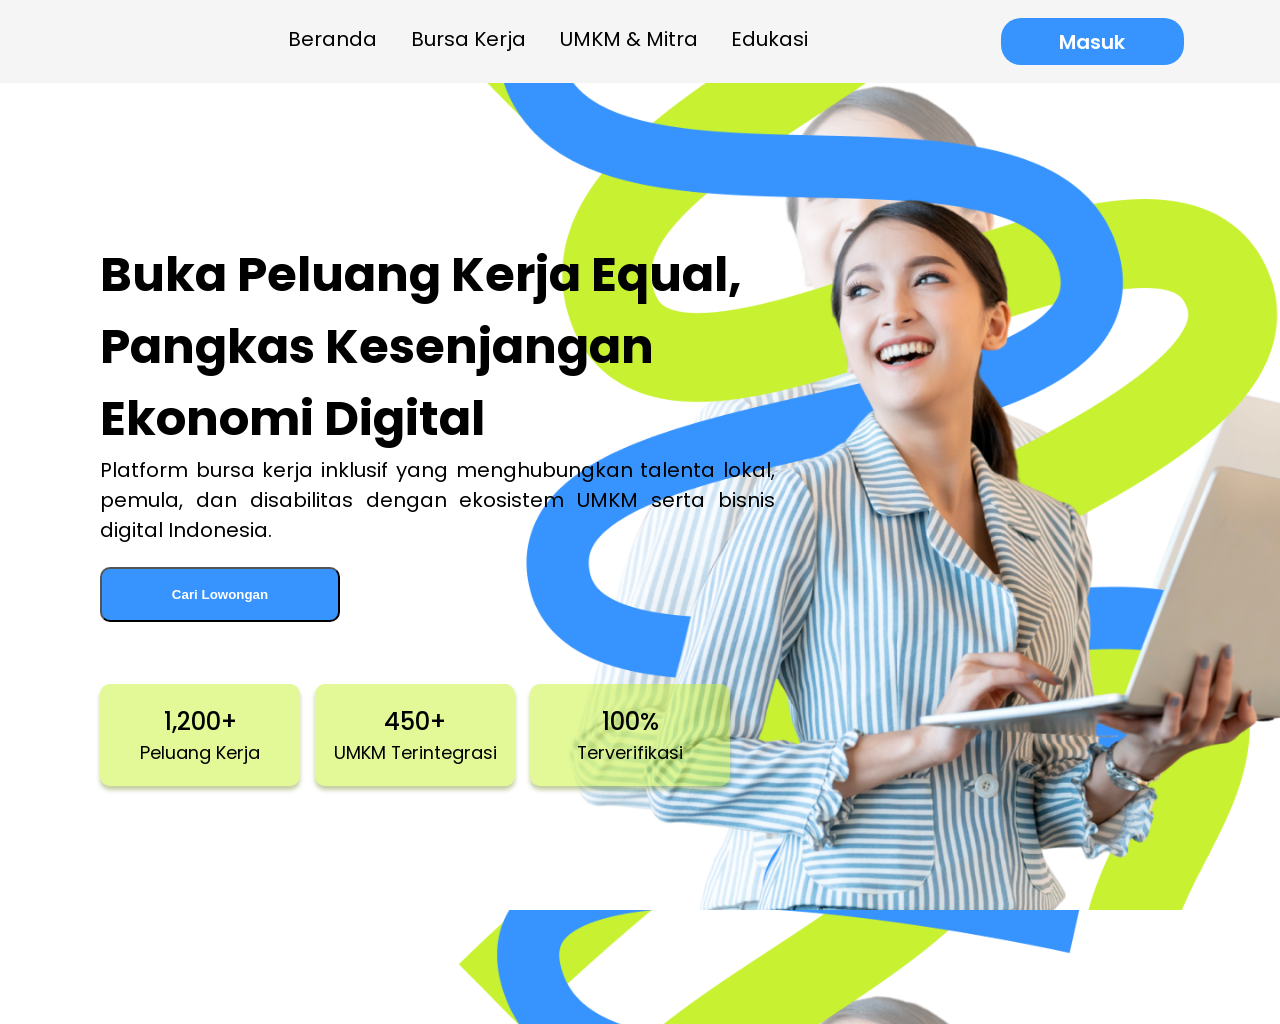
==== index.html @ 58b62720 "navbar and hero section" ====
<!DOCTYPE html>
<html lang="en">
<head>
    <meta charset="UTF-8">
    <meta name="viewport" content="width=device-width, initial-scale=1.0">
    <title>Document</title>
    <link rel="stylesheet" href="style.css">
</head>
<body>
    <nav class="navbar">
        <img src="" alt="">
        <div class="navbar-nav">
            <a href="#hero">Beranda</a>
            <a href="">Bursa Kerja</a>
            <a href="">UMKM & Mitra</a>
            <a href="">Edukasi</a>
        </div>
        <p>Masuk</p>
    </nav>

    <section id="hero">
        <div class="hero-title">
            <h1>Buka Peluang Kerja Equal, Pangkas Kesenjangan Ekonomi Digital</h1>
            <p>Platform bursa kerja inklusif yang menghubungkan talenta lokal, pemula, dan disabilitas dengan ekosistem UMKM serta bisnis digital Indonesia.</p>
        </div>
        <button>Cari Lowongan</button>
        <div class="hero-cards">
            <div class="card">
                <h3>1,200+</h3>
                <p>Peluang Kerja</p>
            </div>
            <div class="card">
                <h3>450+</h3>
                <p>UMKM Terintegrasi</p>
            </div>
            <div class="card">
                <h3>100%</h3>
                <p>Terverifikasi</p>
            </div>
        </div>
    </section>

    
</body>
</html>
---- style.css ----
@font-face {
  font-family: 'Poppins';
  src: url('fonts/Poppins-Regular.ttf') format('truetype');
  font-weight: 400;
  font-style: normal;
  font-display: swap;
}

@font-face {
  font-family: 'Poppins';
  src: url('fonts/Poppins-Medium.ttf') format('truetype');
  font-weight: 500;
  font-style: normal;
  font-display: swap;
}

@font-face {
  font-family: 'Poppins';
  src: url('fonts/Poppins-SemiBold.ttf') format('truetype');
  font-weight: 600;
  font-style: normal;
  font-display: swap;
}

@font-face {
  font-family: 'Poppins';
  src: url('fonts/Poppins-Bold.ttf') format('truetype');
  font-weight: 700;
  font-style: normal;
  font-display: swap;
}

:root {
    --putih: #F5F5F5;
    --biru: #3794FE;
    --hijau: #C8F131;
    --hitam: #343434;
}

* {
    padding: 0;
    margin: 0;
}

body {
    max-width: 100vw;
    font-family: 'Poppins', sans-serif;
}

/* navbar start */
.navbar {
    position: fixed;
    height: 83px;
    width: 100vw;
    background-color: var(--putih);
    display: flex;
    justify-content: space-around;
    align-items: center;
}

.navbar img {
    /*  */
}

.navbar-nav {
    width: 520px;
    display: flex;
    flex-direction: row;
    justify-content: space-between;
}

.navbar-nav a {
    text-decoration: none;
    color: black;
    font-size: 1.25rem;
}
.navbar-nav a:hover {
    font-weight: 500;
}
.navbar-nav a:after {
    content: '';
    display: block;
    padding-bottom: 0.2rem;
    border-bottom: 0.12rem solid var(--hijau);
    transform: scaleX(0);
    transition: 0.2s linear;
}
.navbar-nav a:hover::after {
    transform: scaleX(0.5);
}

.navbar p {
    width: 183px;
    height: 47px;
    display: flex;
    justify-content: center;
    align-items: center;
    border-radius: 20px;
    background-color: var(--biru);
    color: white;
    font-size: 1.25rem;
    font-weight: 600;
    cursor: pointer;
}
/* navbar end */

/* hero start */
#hero {
    height: 1024px;
    background-image: url('./assets/hero-bg.png');
    background-size: contain;
    display: flex;
    flex-direction: column;
    justify-content: center;
}

.hero-title {
    width: 675px;
    display: flex;
    flex-direction: column;
    margin-left: 100px;
}
.hero-title h1 {
    font-size: 3rem;
    font-weight: 700;
}
.hero-title p {
    font-size: 1.25rem;
    text-align: justify;
}

#hero button {
    width: 240px;
    height: 55px;
    display: flex;
    justify-content: center;
    align-items: center;
    background-color: var(--biru);
    border-radius: 10px;
    color: white;
    font-weight: 600;
    margin: 22px 0 62px 100px;
}

.hero-cards {
    display: flex;
    flex-direction: row;
    gap: 15px;
    margin-left: 100px;
}

.card {
    width: 200px;
    height: 102px;
    display: flex;
    flex-direction: column;
    justify-content: center;
    align-items: center;
    background-color: rgba(200, 241, 49, 0.5);
    border-radius: 10px;
    box-shadow: 0 4px 4px rgba(104, 128, 19, 0.4);
}
.card h3 {
    font-size: 1.5rem;
    font-weight: 500;
}
.card p {
    font-size: 1.12rem;
}
/* hero end */
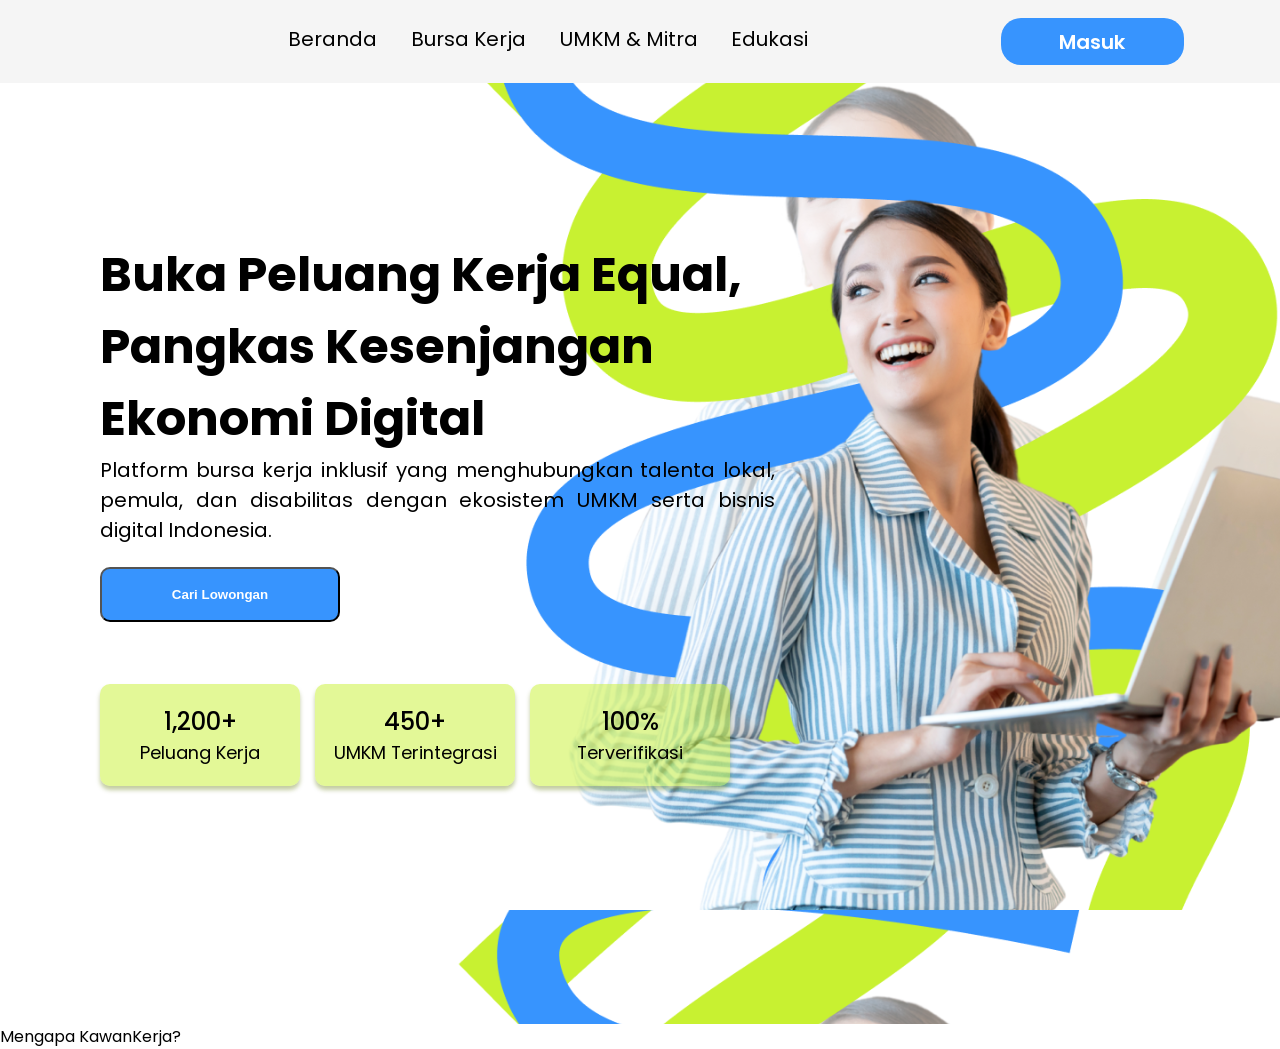
==== commit a22be431: "add launch configuration for debugging and update index.html with 'Mengapa KawanKerja?' section" ====
--- a/index.html
+++ b/index.html
@@ -40,6 +40,15 @@
         </div>
     </section>
 
-    
+    <section id="why-kk?">
+        <span class="kk-bage">
+            Mengapa KawanKerja?
+        </span>
+    <div class="kk-cards">
+        <div class="kk-card">
+        </div>
+    </div>
+    </section>
+
 </body>
 </html>
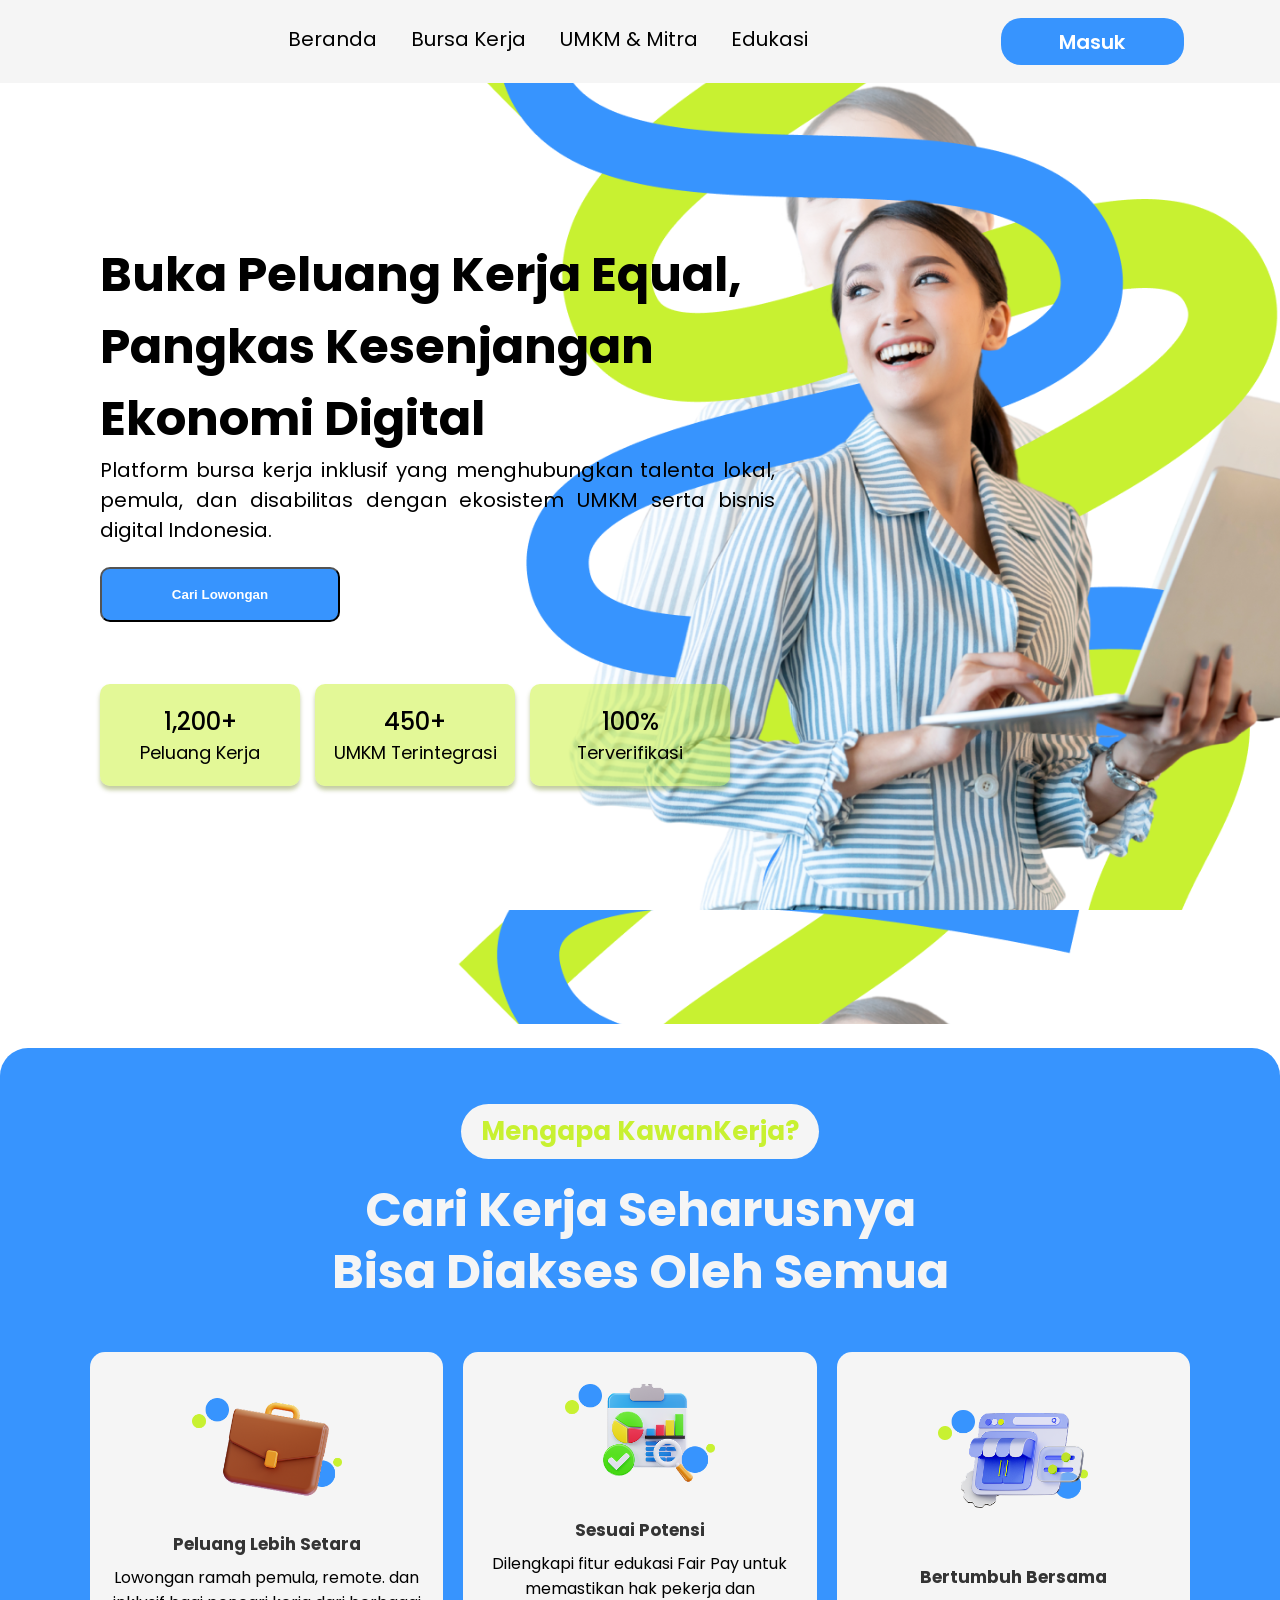
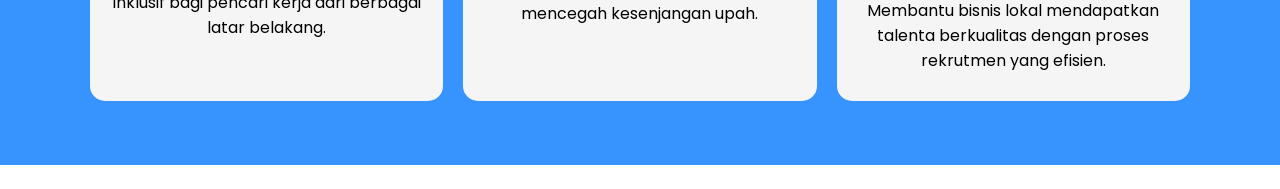
==== commit d70d4cd0: "update hari ini" ====
--- a/index.html
+++ b/index.html
@@ -40,15 +40,37 @@
         </div>
     </section>
 
-    <section id="why-kk?">
-        <span class="kk-bage">
-            Mengapa KawanKerja?
-        </span>
+    <section class="kk-section kk-why">
+        <span class="kk-badge">Mengapa KawanKerja?</span>
+        <h2>Cari Kerja Seharusnya Bisa Diakses Oleh Semua</h2>
     <div class="kk-cards">
         <div class="kk-card">
+            <div class="kk-card__icon-wrap">
+                <img src="assets/Tas.png" alt="Ikon Tas">
+            </div>
+            <h3>Peluang Lebih Setara</h3>
+            <p>Lowongan ramah pemula, remote. dan inklusif bagi pencari kerja dari berbagai latar belakang.</p>
+        </div>
+
+        <div class="kk-card">
+            <div class="kk-card__icon-wrap">
+                <img src="assets/potensi.png" alt="Ikon potensi">
+            </div>
+            <h3>Sesuai Potensi</h3>
+            <p>Dilengkapi fitur edukasi Fair Pay untuk memastikan hak pekerja dan mencegah kesenjangan upah.</p>
+        </div>
+        
+        
+        <div class="kk-card">
+            <div class="kk-card__icon-wrap">
+                <img src="assets/bertumbuh.png" alt="Ikon bertumbuh">
+            </div>
+            <h3>Bertumbuh Bersama</h3>
+            <p>Membantu bisnis lokal mendapatkan talenta berkualitas dengan proses rekrutmen yang efisien.</p>
         </div>
     </div>
     </section>
 
+    
 </body>
 </html>
--- a/style.css
+++ b/style.css
@@ -167,4 +167,94 @@
 .card p {
     font-size: 1.12rem;
 }
-/* hero end */+/* hero end */
+
+.kk-section *{
+    box-sizing:border-box;
+}
+
+.kk-section {
+    font-family: 'Poppins', system-ui , sans-serif;
+}
+
+.kk-why {
+background-color: var(--biru);
+border-radius: 28px 28px 0 0;
+max-width: 1140px;
+margin-top: 24px;
+margin-bottom: 24px;
+margin-left: auto;
+margin-right:auto;
+padding-top: 56px;
+padding-bottom: 64px;
+padding-left: 90px;
+padding-right: 90px;
+text-align: center;
+}
+
+.kk-badge {
+    display:inline-block;
+    background-color: var(--putih);
+    color: var(--hijau);
+    font-weight: 700;
+    font-size: 1.625rem;
+    padding-top: 8px;
+    padding-bottom: 8px;
+    padding-left: 20px;
+    padding-right: 20px;
+    border-radius: 999px;
+    margin-bottom: 20px;
+}
+
+.kk-why h2 {
+    color: var(--putih);
+    font-size: 3rem;
+    line-height: 1.3;
+    font-weight: 700;
+    max-width: 620px;
+    margin-top: 0;
+    margin-bottom: 48px;
+    margin-left: auto;
+    margin-right: auto;
+}
+
+.kk-cards {
+    display: grid;
+    grid-template-columns: 1fr 1fr 1fr;
+    gap: 20px;
+}
+
+.kk-card {
+    background-color: var(--putih);
+    border-radius: 15px;
+    padding-top: 32px;
+    padding-right: 20px;
+    padding-bottom: 28px;
+    padding-left: 20px;
+    text-align: center;
+}
+
+.kk-card__icon-wrap {
+    margin-bottom: 20px;
+}
+
+.kk-card__icon-wrap img{
+    width: 150px;
+    height: auto;
+}
+
+.kk-card h3 {
+    color: var(--hitam);
+    font-size: 1.0652rem;
+    font-weight:700;
+    margin-top: 0;
+    margin-bottom: 8px
+}
+git push
+.kk-card p {
+    font-size: 0.875rem;
+    line-height: 1.6;
+    color: var(--hitam);
+    margin: 0;
+}
+
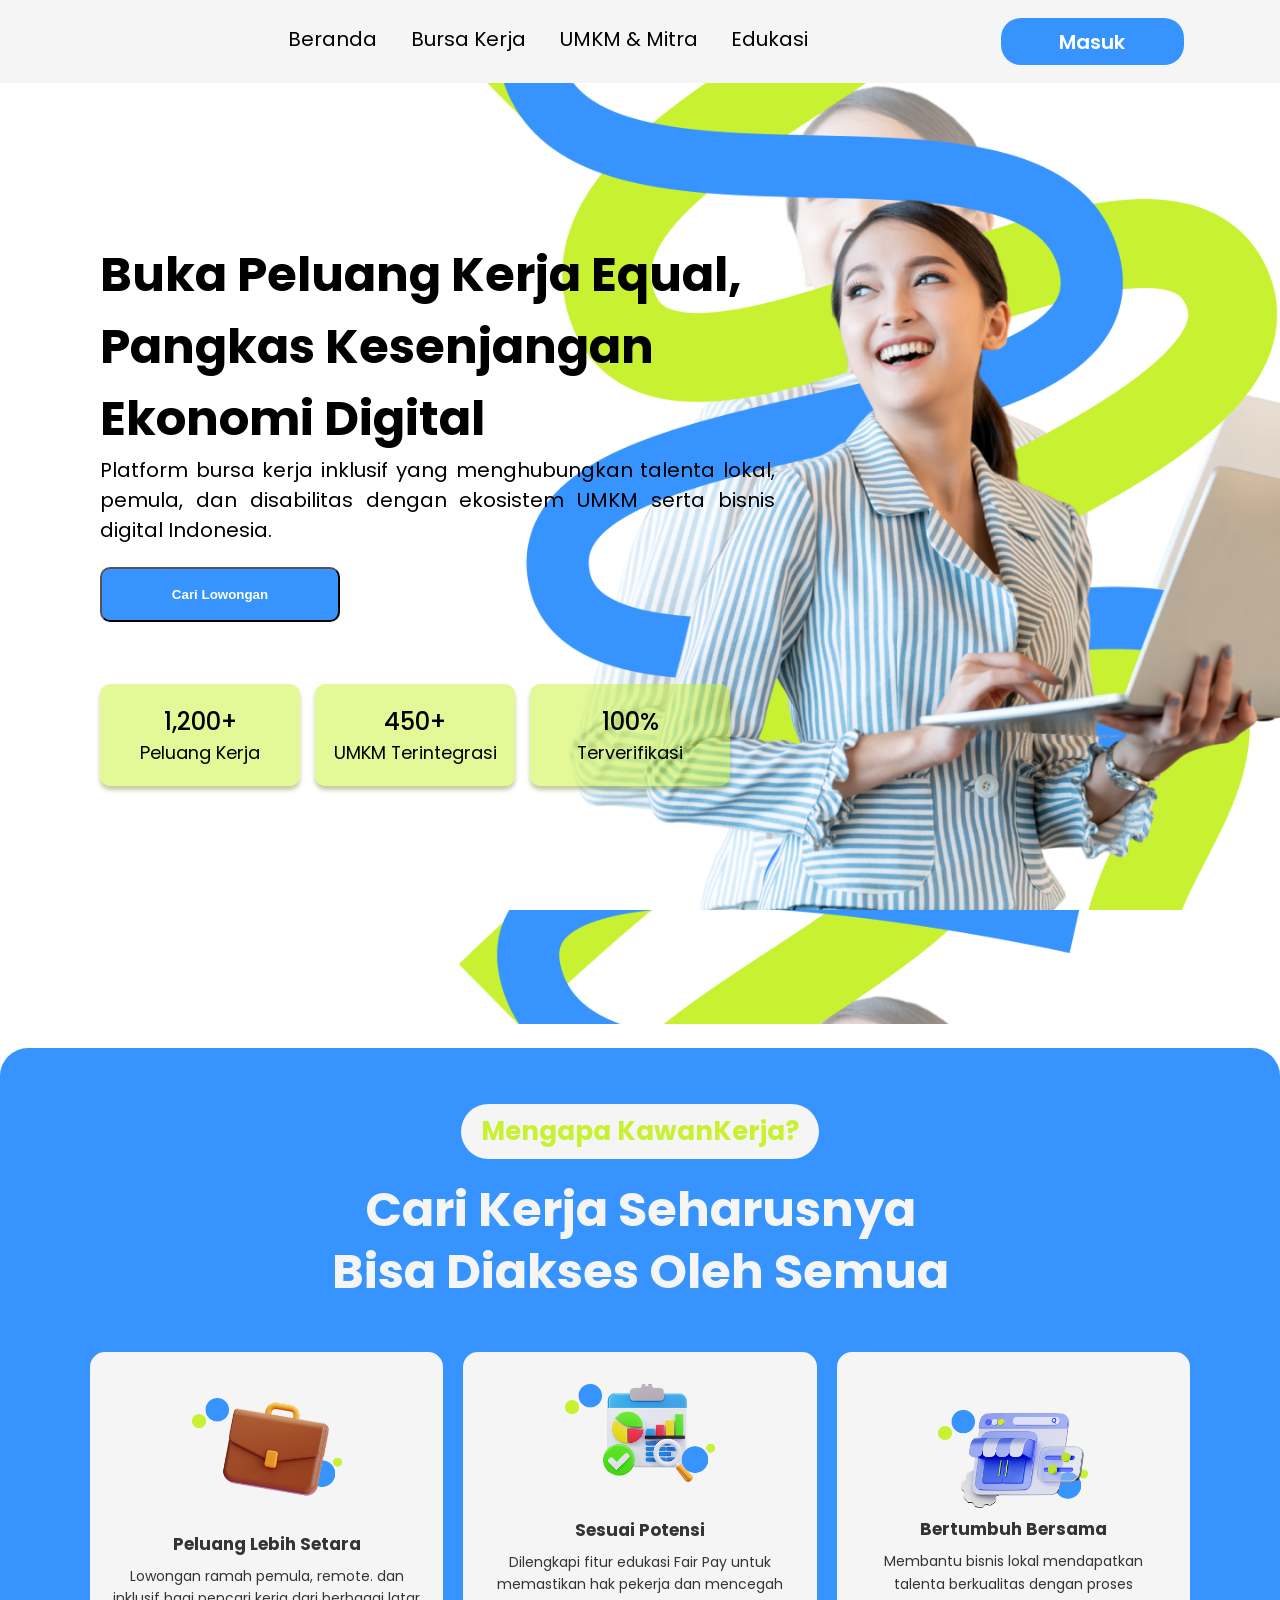
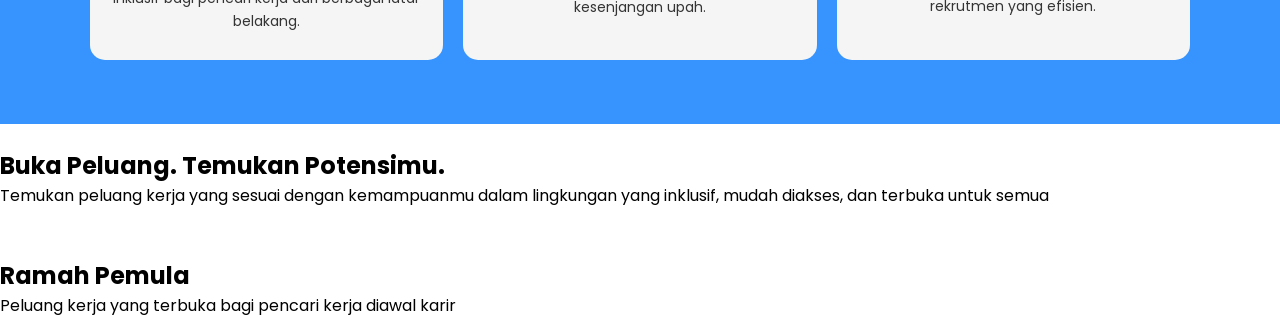
==== commit 1fe4f0c4: "dikit-dikit" ====
--- a/index.html
+++ b/index.html
@@ -71,6 +71,27 @@
     </div>
     </section>
 
+    <section class="kk-section kk-explore">
+     <div class="explore__head">
+        <h2>Buka Peluang. Temukan Potensimu.</h2>
+        <p>Temukan peluang kerja yang sesuai dengan kemampuanmu dalam lingkungan yang inklusif, mudah diakses, dan terbuka untuk semua</p>
+     </div> 
+     <div class="kk-explore__grid">
+        <div class="explore__photo">
+            <img src="" alt="">
+        </div>
+        <ul class="kk-list">
+            <li class="kk-list__item kk-list item--active">
+                <span class="kk-lis__icon"><img src="" alt=""></span>
+                <div>
+                    <h2>Ramah Pemula</h2>
+                    <p>Peluang kerja yang terbuka bagi pencari kerja diawal karir</p>
+                </div>
+            </li>
+        </ul>
+     </div>
+    </section>
+
     
 </body>
 </html>
--- a/style.css
+++ b/style.css
@@ -178,18 +178,18 @@
 }
 
 .kk-why {
-background-color: var(--biru);
-border-radius: 28px 28px 0 0;
-max-width: 1140px;
-margin-top: 24px;
-margin-bottom: 24px;
-margin-left: auto;
-margin-right:auto;
-padding-top: 56px;
-padding-bottom: 64px;
-padding-left: 90px;
-padding-right: 90px;
-text-align: center;
+    background-color: var(--biru);
+    border-radius: 28px 28px 0 0;
+    max-width: 1140px;
+    margin-top: 24px;
+    margin-bottom: 24px;
+    margin-left: auto;
+    margin-right:auto;
+    padding-top: 56px;
+    padding-bottom: 64px;
+    padding-left: 90px;
+    padding-right: 90px;
+    text-align: center;
 }
 
 .kk-badge {
@@ -250,7 +250,7 @@
     margin-top: 0;
     margin-bottom: 8px
 }
-git push
+
 .kk-card p {
     font-size: 0.875rem;
     line-height: 1.6;
@@ -258,3 +258,6 @@
     margin: 0;
 }
 
+.kk-card:last-child h3 {
+    margin-top: -3rem;
+}
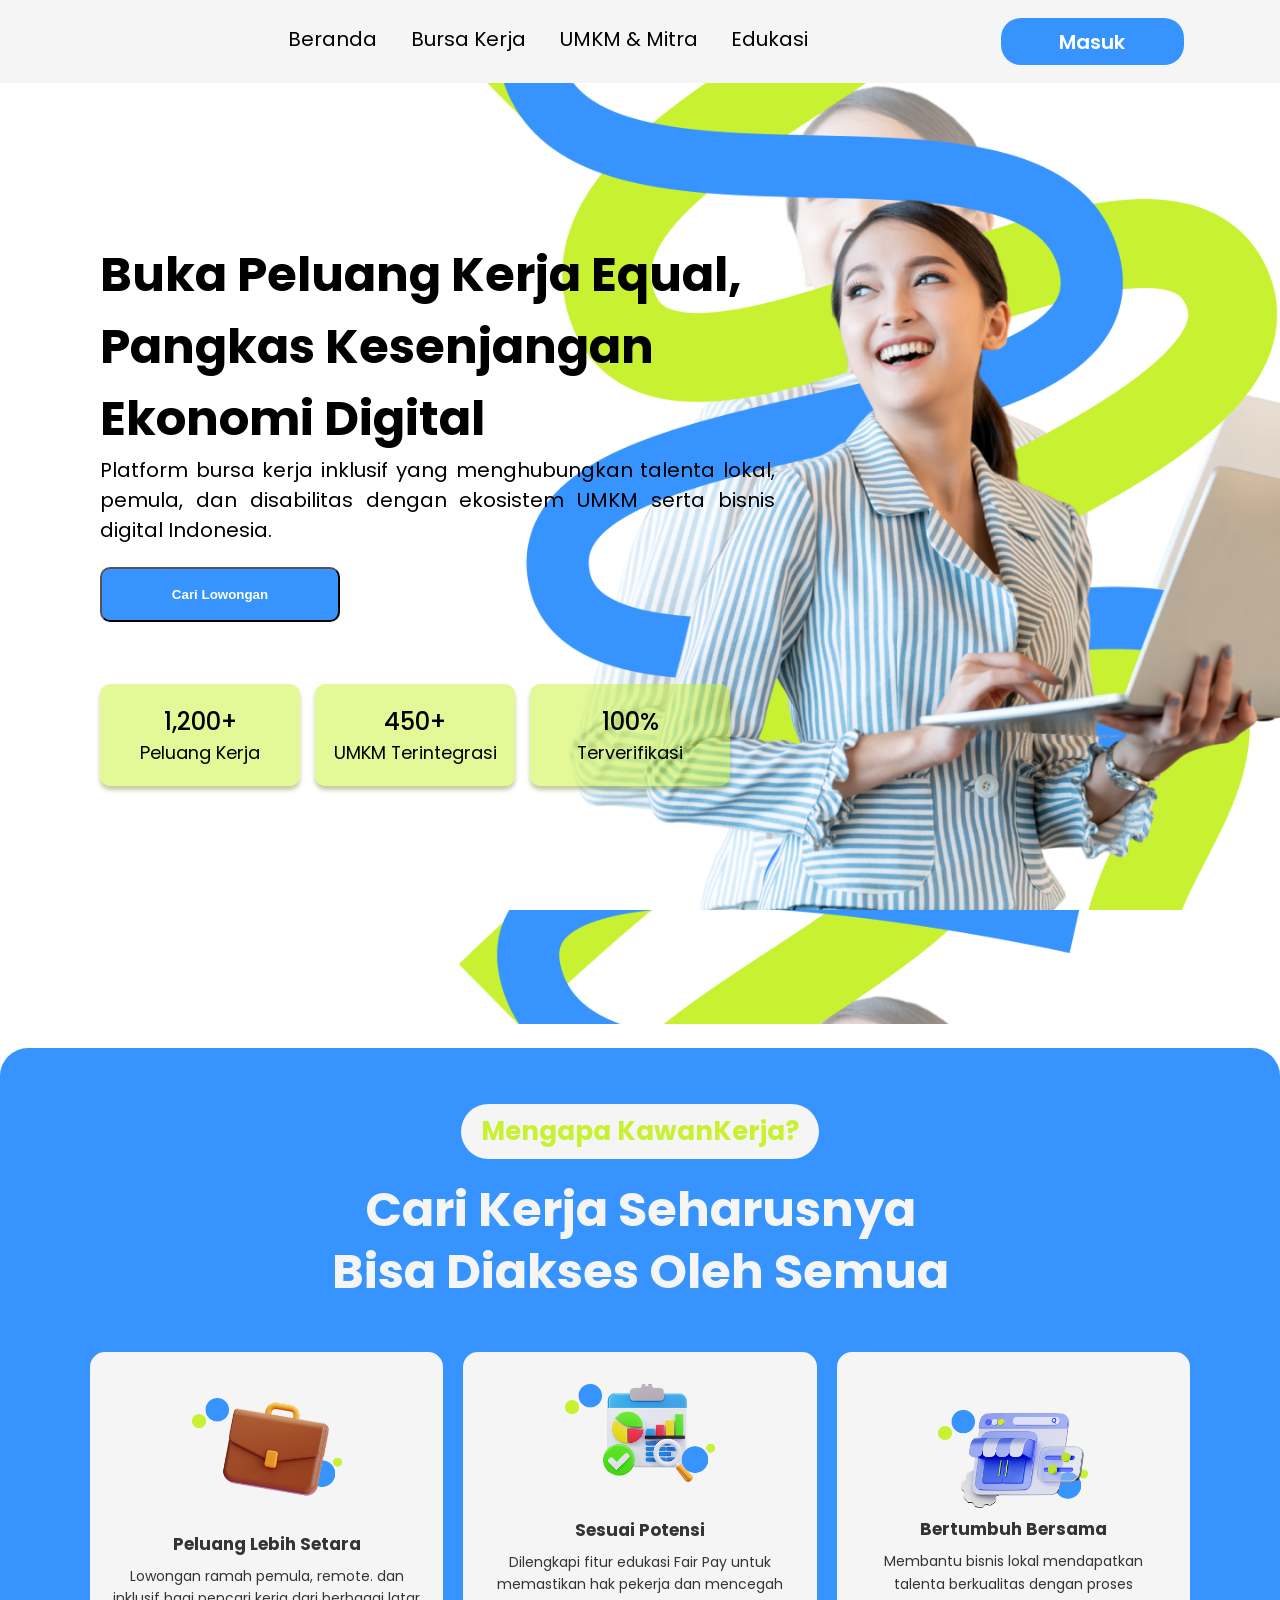
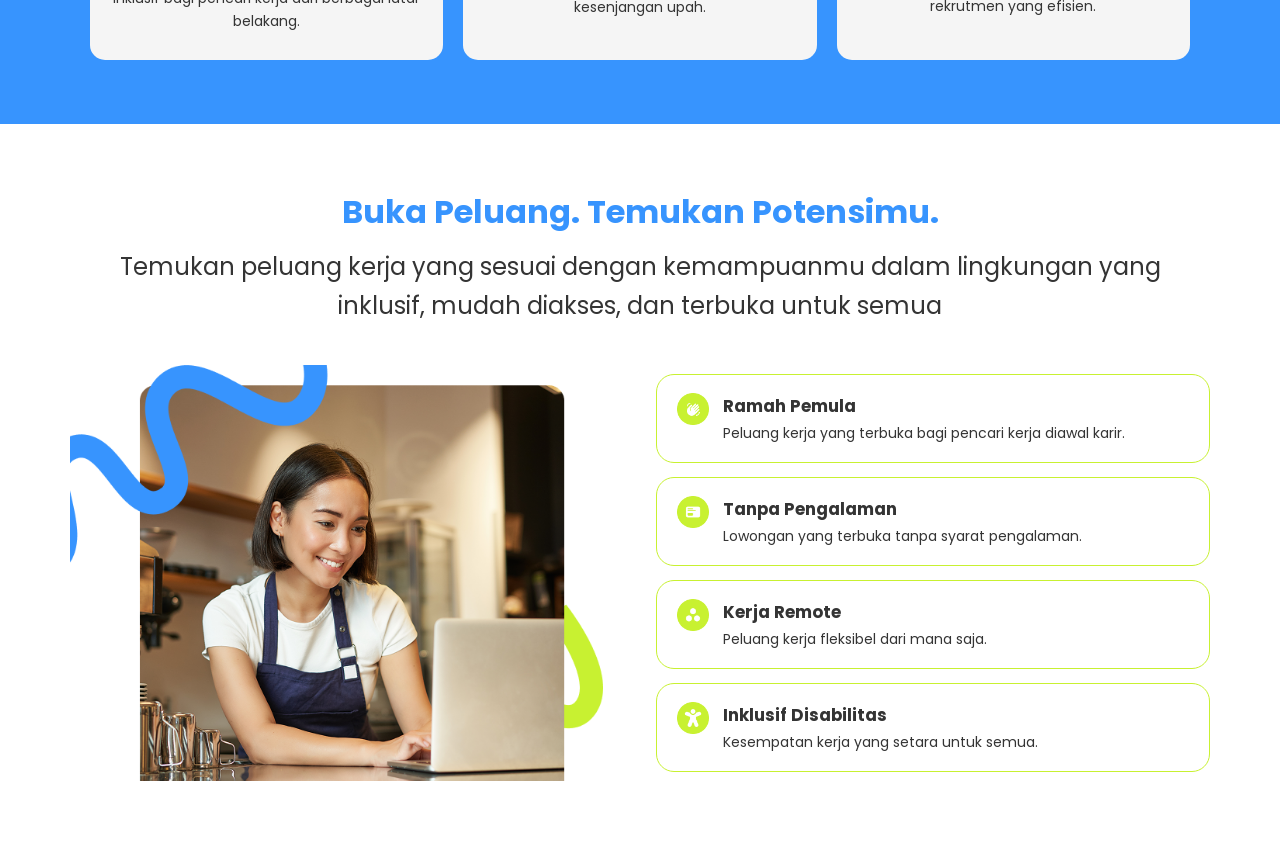
==== commit f985f085: "tidur" ====
--- a/index.html
+++ b/index.html
@@ -78,14 +78,35 @@
      </div> 
      <div class="kk-explore__grid">
         <div class="explore__photo">
-            <img src="" alt="">
+            <img src="assets/Peluang.png" alt="buka peluang">
         </div>
         <ul class="kk-list">
-            <li class="kk-list__item kk-list item--active">
-                <span class="kk-lis__icon"><img src="" alt=""></span>
+            <li class="kk-list__item kk-list__item--active">
+                <span class="kk-list__icon"><img src="assets/ramah.png" alt="ramah"></span>
                 <div>
-                    <h2>Ramah Pemula</h2>
-                    <p>Peluang kerja yang terbuka bagi pencari kerja diawal karir</p>
+                    <h4>Ramah Pemula</h4>
+                    <p>Peluang kerja yang terbuka bagi pencari kerja diawal karir.</p>
+                </div>
+            </li>
+            <li class="kk-list__item">
+                <span class="kk-list__icon"><img src="assets/Tanpa.png" alt="tanpa pengalaman"></span>
+                <div>
+                    <h4>Tanpa Pengalaman</h4>
+                    <p>Lowongan yang terbuka tanpa syarat pengalaman.</p>
+                </div>
+            </li>
+            <li class="kk-list__item">
+                <span class="kk-list__icon"><img src="assets/remote.png" alt="remote"></span>
+                <div>
+                    <h4>Kerja Remote</h4>
+                    <p>Peluang kerja fleksibel dari mana saja.</p>
+                </div>
+            </li>
+            <li class="kk-list__item">
+                <span class="kk-list__icon"><img src="assets/inklusif.png" alt="inklusif"></span>
+                <div>
+                    <h4>Inklusif Disabilitas</h4>
+                    <p>Kesempatan kerja yang setara untuk semua.</p>
                 </div>
             </li>
         </ul>
--- a/style.css
+++ b/style.css
@@ -261,3 +261,99 @@
 .kk-card:last-child h3 {
     margin-top: -3rem;
 }
+
+.kk-explore {
+    max-width: 1140px;
+    margin-top: 64px;
+    margin-bottom: 64px;
+    margin-left: auto;
+    margin-right: auto;
+    padding-left: 32px;
+    padding-right: 32px;
+}
+
+.explore__head {
+    text-align: center;
+    max-width: 1050px;
+    margin-top: 0;
+    margin-bottom: 40px;
+    margin-left: auto;
+    margin-right: auto;
+}
+
+.explore__head h2  {
+    color: #3794FE;
+    font-size: 2rem;
+    font-weight: 700;
+    margin-top: 0;
+    margin-bottom: 12px;
+}
+
+.explore__head p {
+    color: var(--hitam);
+    font-size: 1.5rem;
+    line-height: 1.6;
+    margin: 0;
+}
+
+.kk-explore__grid {
+    display: grid;
+    grid-template-columns: 1fr 1fr;
+    gap: 32px;
+    align-items: center;
+}
+
+.explore__photo img {
+    width: 100%;
+    height: auto;
+    border-radius: 28px;
+    display: block;
+    object-fit: cover;
+    aspect-ratio: 4/3;
+}
+
+.kk-list {
+    list-style: none;
+    margin: 0;
+    padding: 0; 
+    display: flex;
+    flex-direction: column;
+    gap: 14px;
+}
+
+.kk-list__item {
+    display: flex;
+    align-items: flex-start;
+    gap: 14px;
+    border: 1.5px solid var(--hijau);
+    border-radius: 18px;
+    padding-top: 18px;
+    padding-bottom: 18px;
+    padding-left: 20px;
+    padding-right: 20px;
+}
+
+.kk-list__icon {
+    width: 32px;
+    height: 32px;
+    flex-shrink: 0;
+}
+
+.kk-list__icon img {
+    width: 100%;
+    height: 100%;
+    display: block;
+}
+
+.kk-list__item h4{
+    margin-top: 0;
+    margin-bottom: 4px;
+    font-size: 1.05rem;
+    color: var(--hitam);
+}
+
+.kk-list__item p {
+    margin: 0;
+    font-size: 0.875rem;
+    color: var(--hitam);
+}
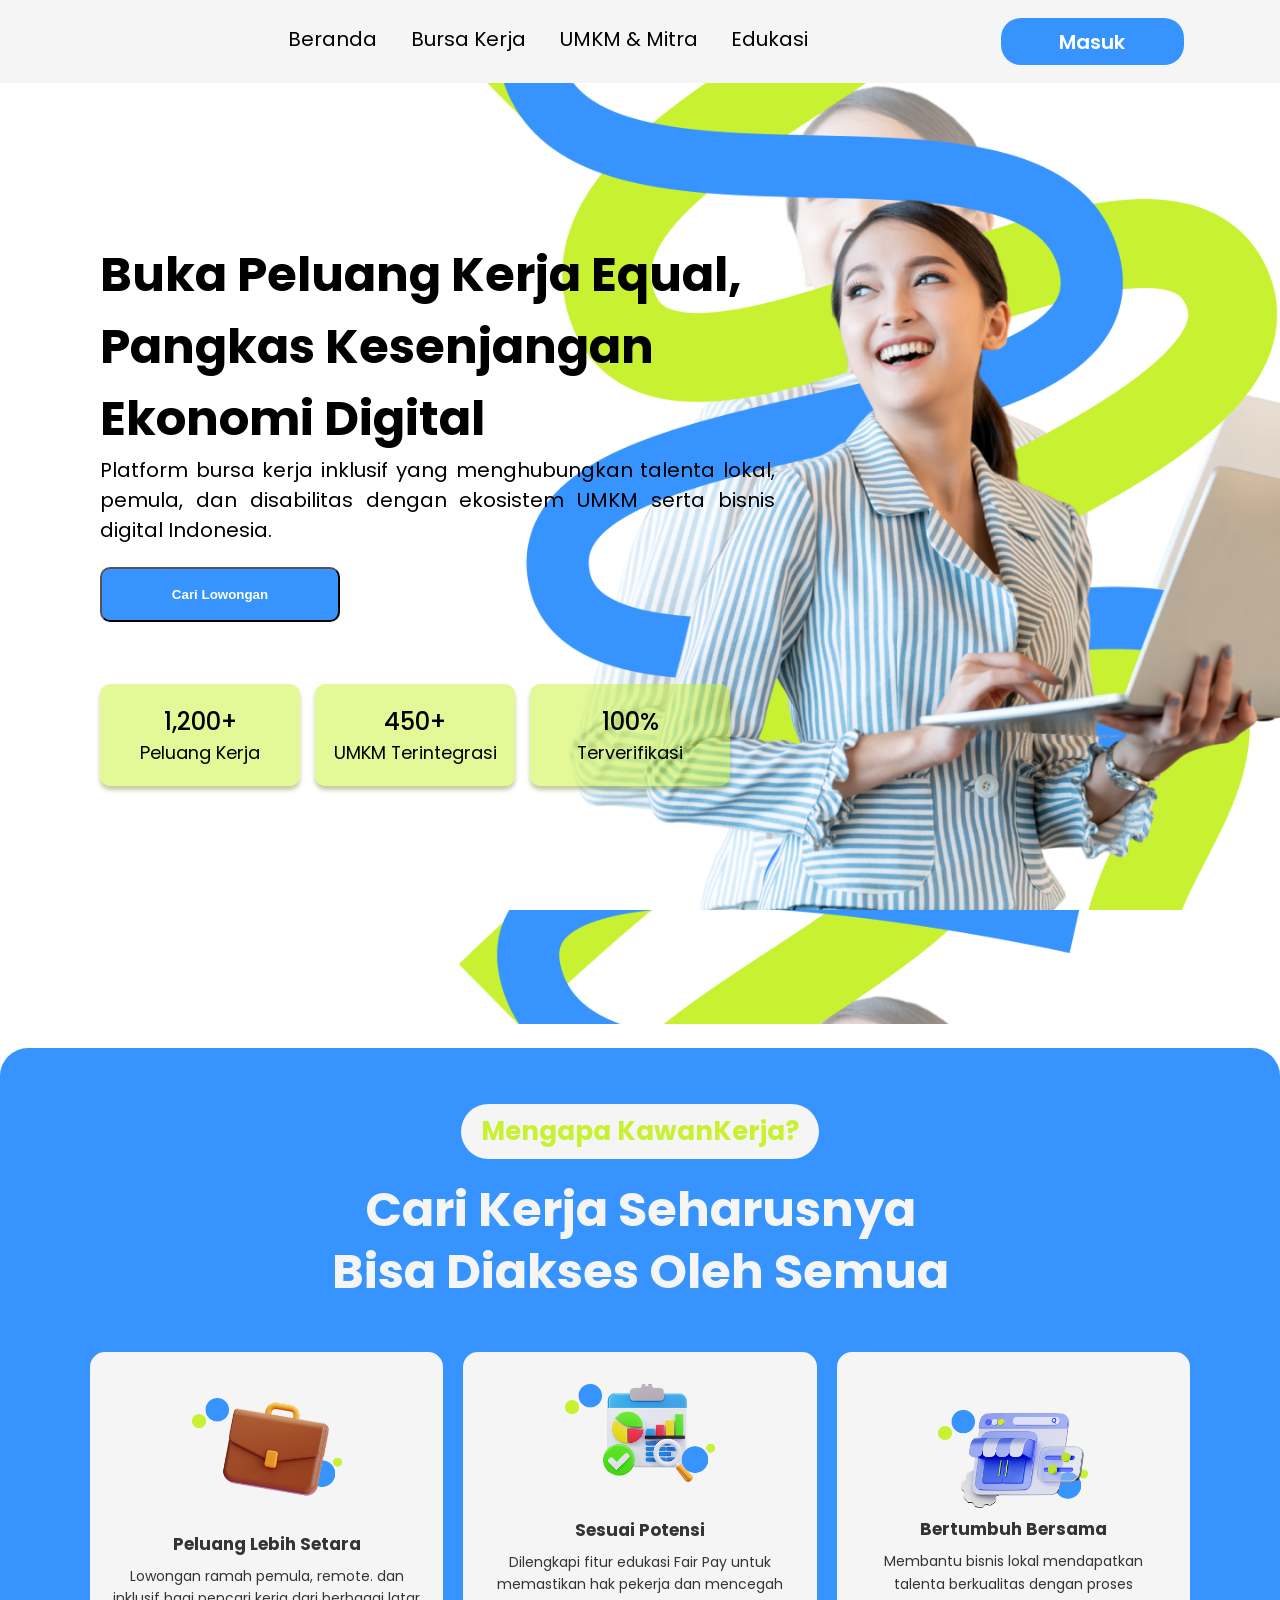
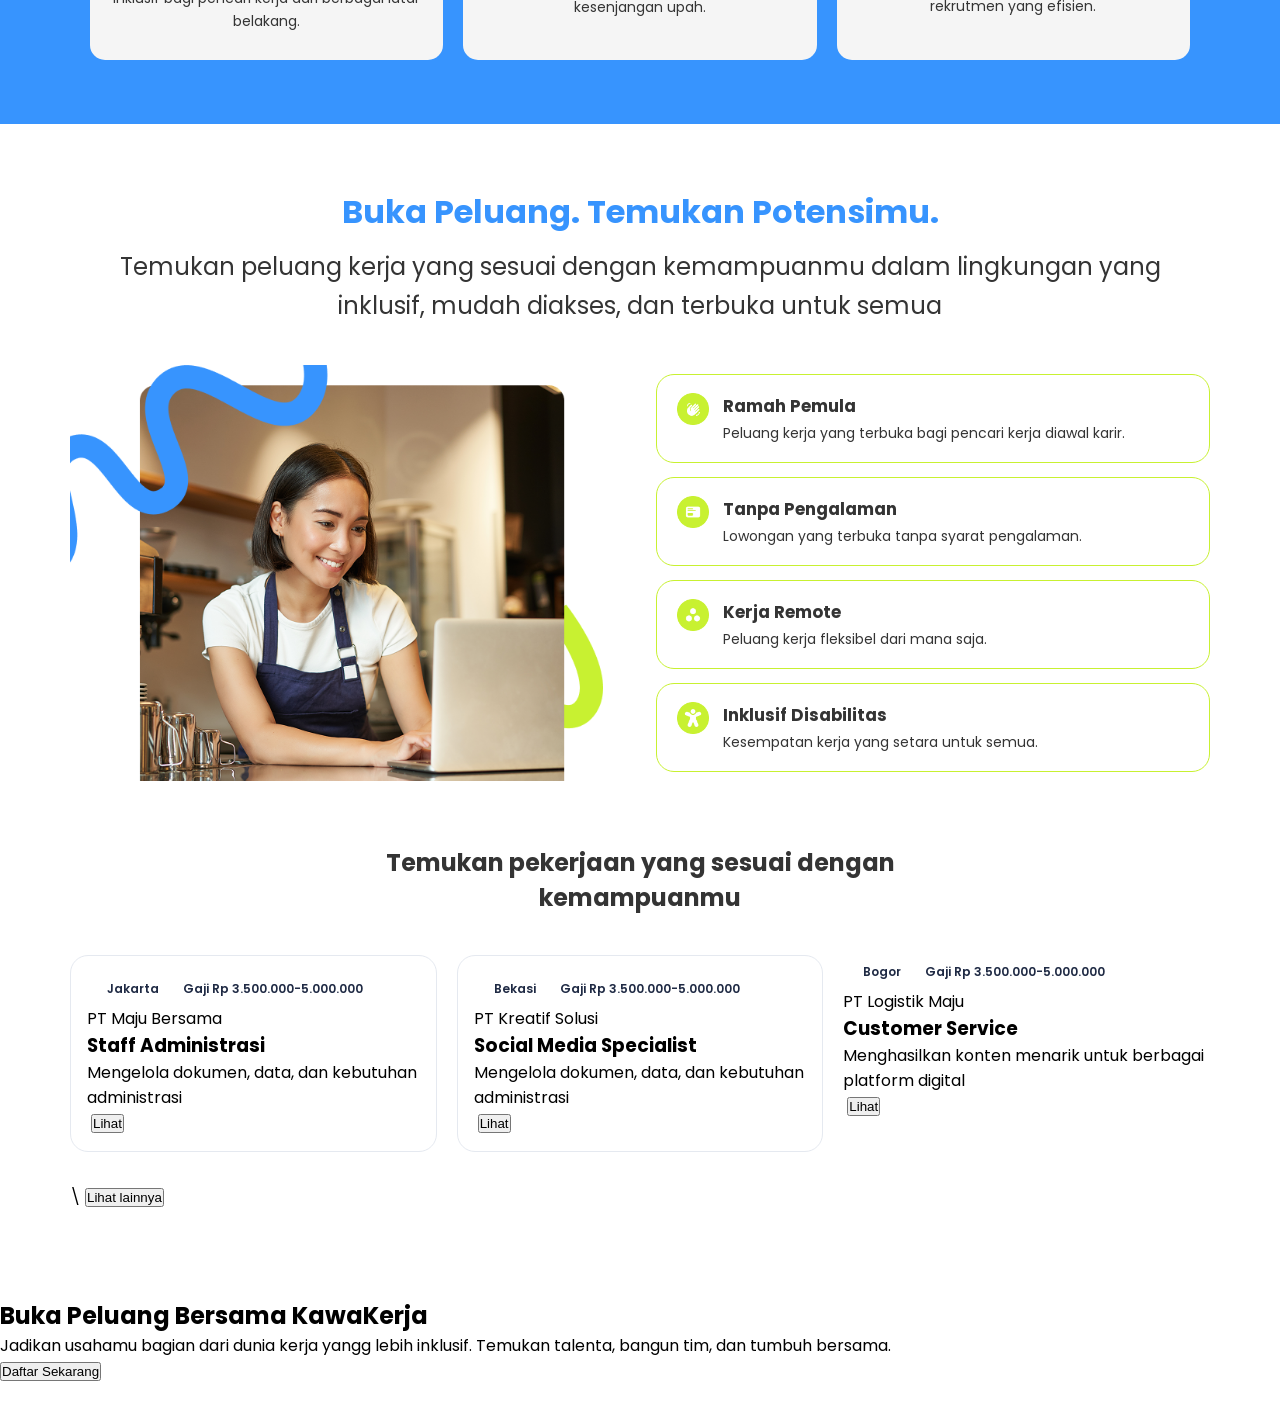
==== commit cbb2da23: "inimasihadayangsalahh" ====
--- a/index.html
+++ b/index.html
@@ -113,6 +113,67 @@
      </div>
     </section>
 
-    
+    <section class="kk-section kk-jobs">
+        <h2>Temukan pekerjaan yang sesuai dengan kemampuanmu</h2>
+        <div class="kk-jobs__grid">
+            <div class="kk-job__card">
+                <div class="kk-job-card__badge">
+                    <span class="kk-job-card__badge">Jakarta</span>
+                    <span class="kk-job-card__badge">Gaji Rp 3.500.000-5.000.000</span>
+                </div>
+                <p class="kk-job-card__company">PT Maju Bersama</p>
+                <h3>Staff Administrasi</h3>
+                <p class="kk-job-card__desc">Mengelola dokumen, data, dan kebutuhan administrasi</p>
+                <div class="kk-job-card__photo-wrap">
+                    <img src="" alt="">
+                    <button class="kk-job-card__btn">Lihat</button>
+                </div>
+            </div>
+
+        <div class="kk-job__card">
+                <div class="kk-job-card__badge">
+                    <span class="kk-job-card__badge">Bekasi</span>
+                    <span class="kk-job-card__badge">Gaji Rp 3.500.000-5.000.000</span>
+                </div>
+                <p class="kk-job-card__company">PT Kreatif Solusi</p>
+                <h3>Social Media Specialist</h3>
+                <p class="kk-job-card__desc">Mengelola dokumen, data, dan kebutuhan administrasi</p>
+                <div class="kk-job-card__photo-wrap">
+                    <img src="" alt="">
+                    <button class="kk-job-card__btn">Lihat</button>
+                </div>
+            </div>
+
+            <div class="kk-job-card">
+               <div class="kk-job-card__badge">
+                    <span class="kk-job-card__badge">Bogor</span>
+                    <span class="kk-job-card__badge">Gaji Rp 3.500.000-5.000.000</span>
+                </div>
+                <p class="kk-job-card__company">PT Logistik Maju</p>
+                <h3>Customer Service</h3>
+                <p class="kk-job-card__desc">Menghasilkan konten menarik untuk berbagai platform digital</p>
+                <div class="kk-job-card__photo-wrap">
+                    <img src="" alt="">
+                    <button class="kk-job-card__btn">Lihat</button>
+                </div>
+            </div>
+        </div>\
+
+        <button class="kk-jobs__more">Lihat lainnya</button>
+    </section>
+
+    <section class="kk-section kk-cta">
+        <div class="kk-cta__text">
+            <div  class="kk-cta__text-icon-wrap">
+                <img src="" alt="">
+            </div>
+            <h2>Buka Peluang Bersama KawaKerja</h2>
+            <p>Jadikan usahamu bagian dari dunia kerja yangg lebih inklusif. Temukan talenta, bangun tim, dan tumbuh bersama.</p>
+            <button>Daftar Sekarang</button>
+        </div>
+        <div class="kk-cta__photo">
+            <img src="" alt="">
+        </div>
+    </section>
 </body>
 </html>
--- a/style.css
+++ b/style.css
@@ -356,4 +356,177 @@
     margin: 0;
     font-size: 0.875rem;
     color: var(--hitam);
+}
+
+.kk-jobs {
+    max-width: 1140px;
+    margin-top: 64px;
+    margin-bottom: 64px;
+    margin-left: auto;
+    margin-right: auto;
+    padding-left: 32px;
+    padding-right: 32px;
+}
+
+.kk-jobs h2 {
+   text-align: center;  
+   font-size: 1.5rem;
+   font-weight: 700;
+   color: var(--hitam);
+   max-width: 560px;
+   margin-top: 0;
+   margin-bottom: 40px;
+   margin-left: auto;
+   margin-right: auto;
+}
+
+.kk-jobs__grid {
+    display: grid;
+    grid-template-columns: 1fr 1fr 1fr;
+    gap: 20px;
+    margin-bottom: 32px;
+}
+
+.kk-job__card {
+    background-color: #ffffff;
+    border: 1px solid #e5e9f0;
+    border-radius: 18px;
+    padding: 16px;
+}
+
+.kk-job-card__badges {
+    display: flex;
+    flex-wrap: wrap;
+    gap: 6px;
+    margin-bottom: 12px;
+}
+
+.kk-job-card__badge {
+    display: inline-flex;
+    align-items: center;
+    gap:4px;
+    background-color; #c8f131;
+    color: #1f2a44;
+    font-size: 0.75rem;
+    font-weight: 600;
+    padding-top: 4px;
+    padding-bottom: 4px;
+    padding-left: 10px;
+    padding-right: 10px;
+    border-radius: 999px;
+{
+
+.kk-job-card__company {
+    font-size: 0.8125rem;
+    color: #5b6b5b;
+    margin: 0 0 4px;
+}
+
+.kk-job-card__h3 {
+    font-size: 1.125rem;
+    font-weight: 700;
+    color: #1f2a44;
+    margin: 0 0 8px;
+}
+
+.kk-job-card__ p.kk-job-card__desc {
+    font-size: 0.875rem;
+    line-height: 1.5;
+    color: #5b6b5b;
+    margin: 0 0 16px;
+}
+
+.kk-job-card__photo-wrap {
+    position: relative;
+}
+
+.kk-job-card__photo-wrap img {
+    width: 100%;
+    height: 140px;
+    object-fit: cover;
+    border-radius: 12px;
+    display: block;
+}
+
+.kk-job-card__btn {
+    position: absolute;
+    bottom: 12px;
+    left: 12px;
+    background-color: #C8F131;
+    color: #1f2a44;
+    font-size: 0.8125rem;
+    font-weight: 700;
+    border: none;
+    border-radius: 999px;
+    padding-top: 8px;
+    padding-bottom: 8px;
+    padding-left: 20px;
+    padding-right: 20px;
+    cursor: pointer;
+}
+
+.kk-jobs__more {
+    display: block;
+    width: 100%;
+    background-color: #3b8bfe;
+    color: #ffffff;
+    font-size: 0.9375rem;
+    font-weight: 700;
+    border: none;
+    border-radius: 999px;
+    padding-top: 16px;
+    padding-bottom: 16px;
+    cursor: pointer;
+}
+
+.kk-cta {
+    max-width: 1140px;
+    margin-top: 64px;
+    margin-bottom: 64px;
+    margin-left: auto;
+    margin-right: auto;
+    padding-left: 32px;
+    padding-right: 32px;
+    display: grid;
+    grid-template-columns: 1fr 1fr;
+    border-radius: 28px;
+    overflow: hidden;
+}
+
+.kk-cta__text {
+    background-color: #C8F131;
+    padding: 40px 32px;
+}
+
+.kk-cta__text-icon-wrap img {
+    width: 40px;
+    height: auto;
+    margin-bottom: 14px;
+}
+
+.kk-cta__text h2 {
+    font-size: 1.5rem;
+    font-weight: 700;
+    color: #1f2a44;
+    margin: 0 0 12px;
+}
+
+.kk-cta__text button {
+    background-color: #ffffff;
+    color: #1f2a44;
+    font-weight: 700;
+    border: 700;
+    border-radius: 999px;
+    padding-top: 14px;
+    padding-bottom: 14px;
+    padding-left: 28px;
+    padding-right: 28px;
+    cursor: pointer;
+}
+
+.kk-cta__photo img {
+    width: 100%;
+    height: 100%;
+    object-fit: cover;
+    display: block;
 }
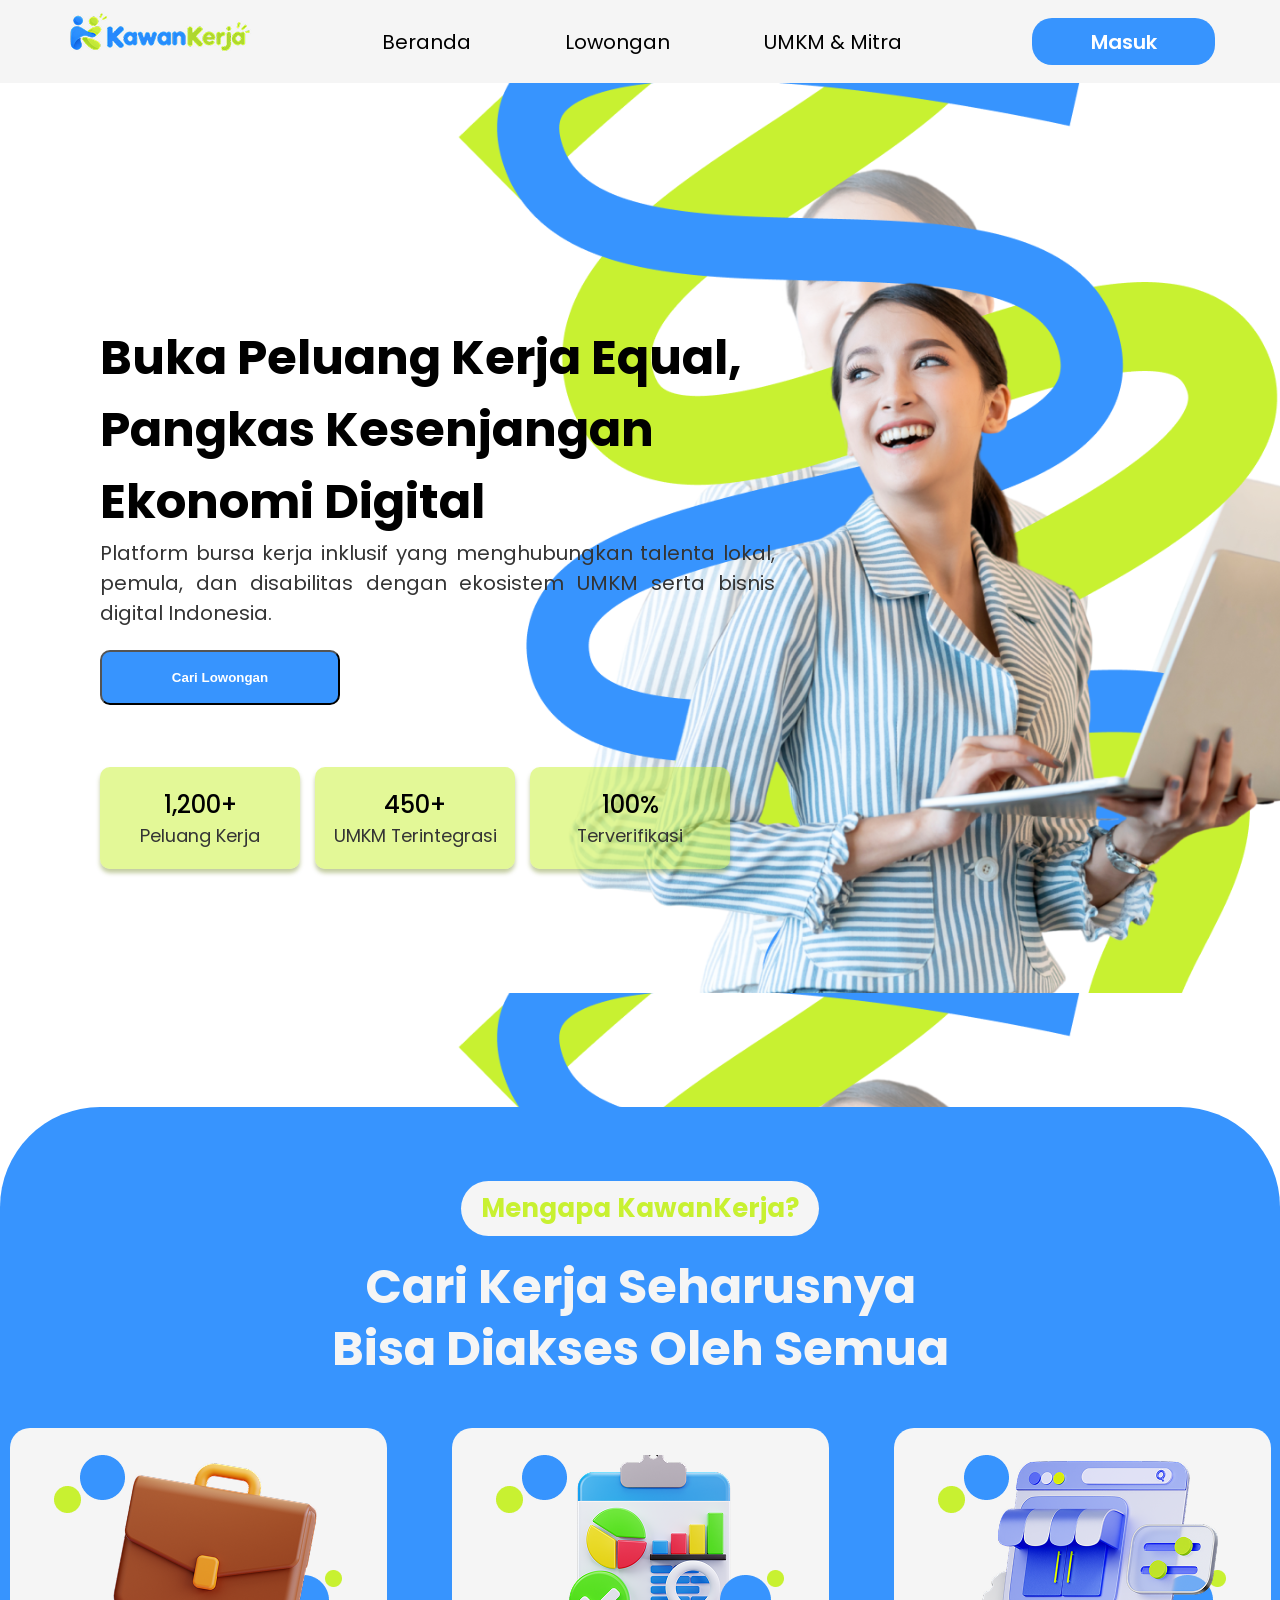
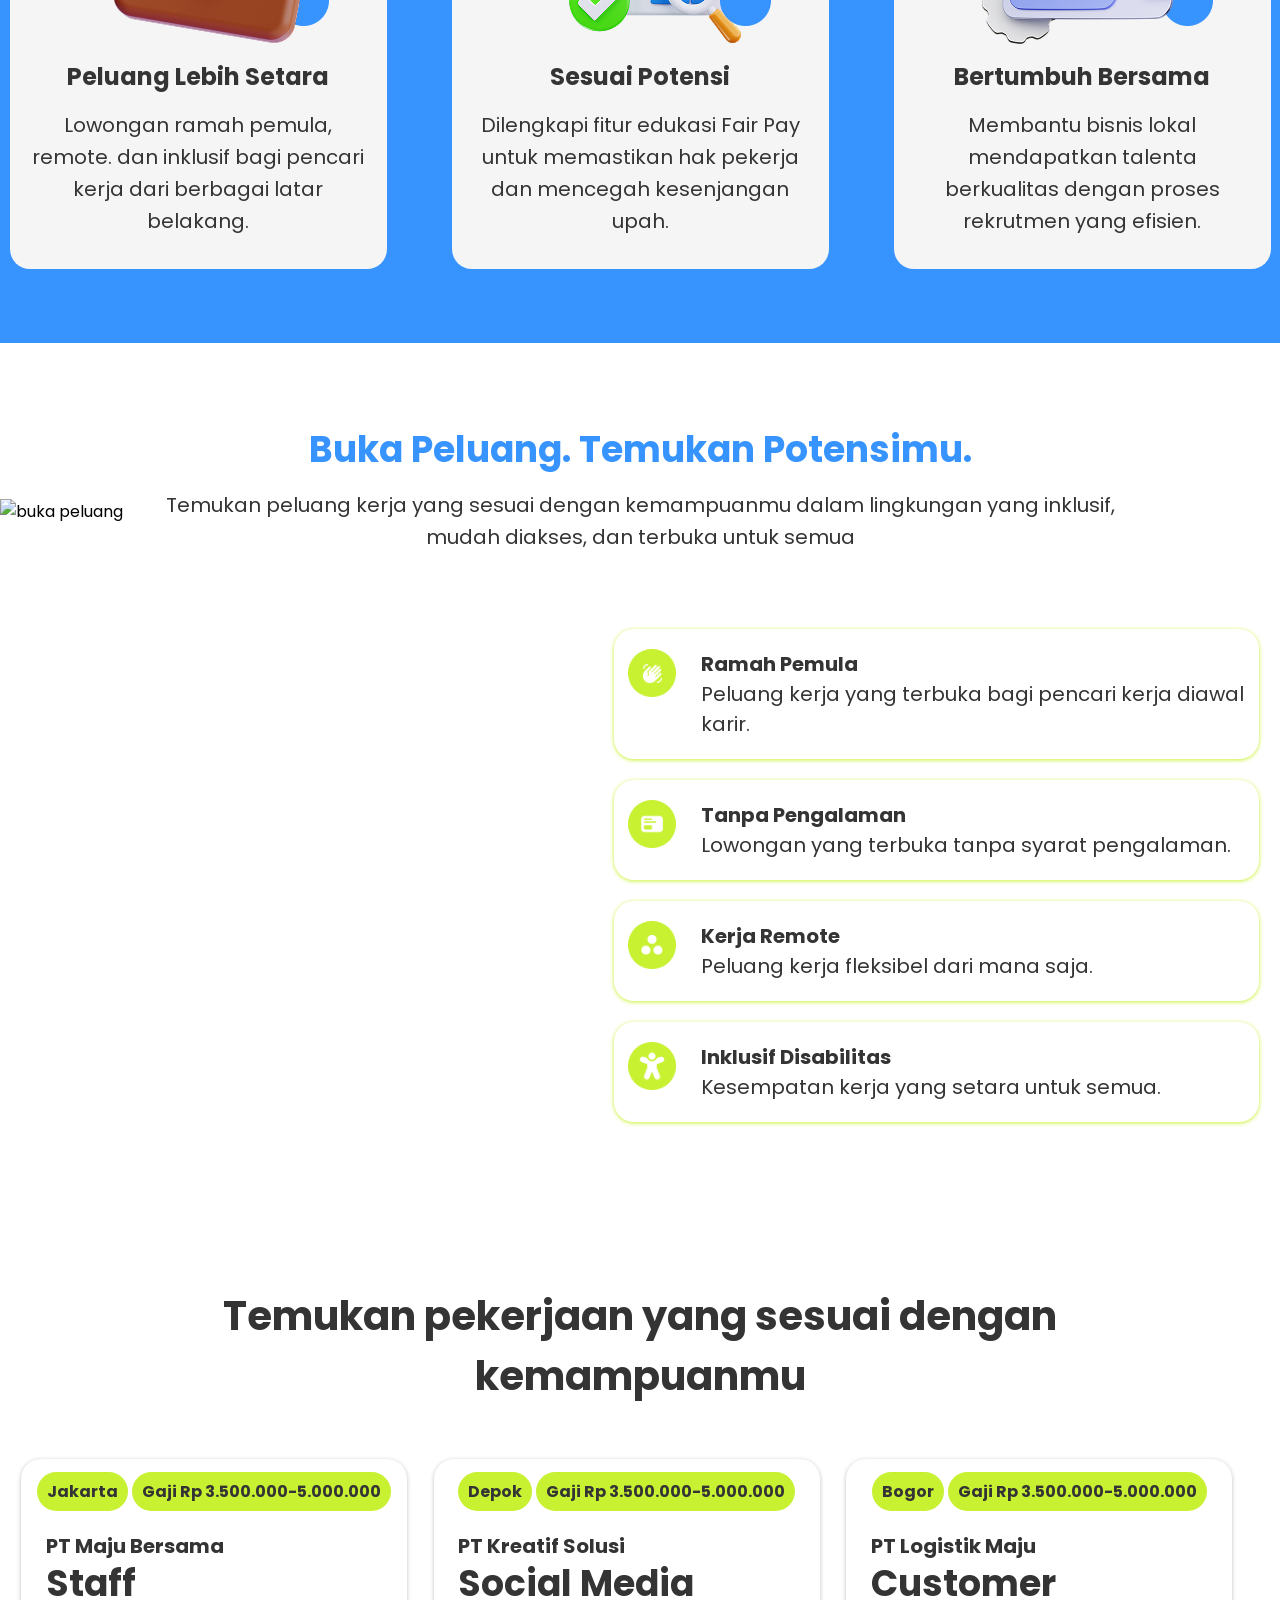
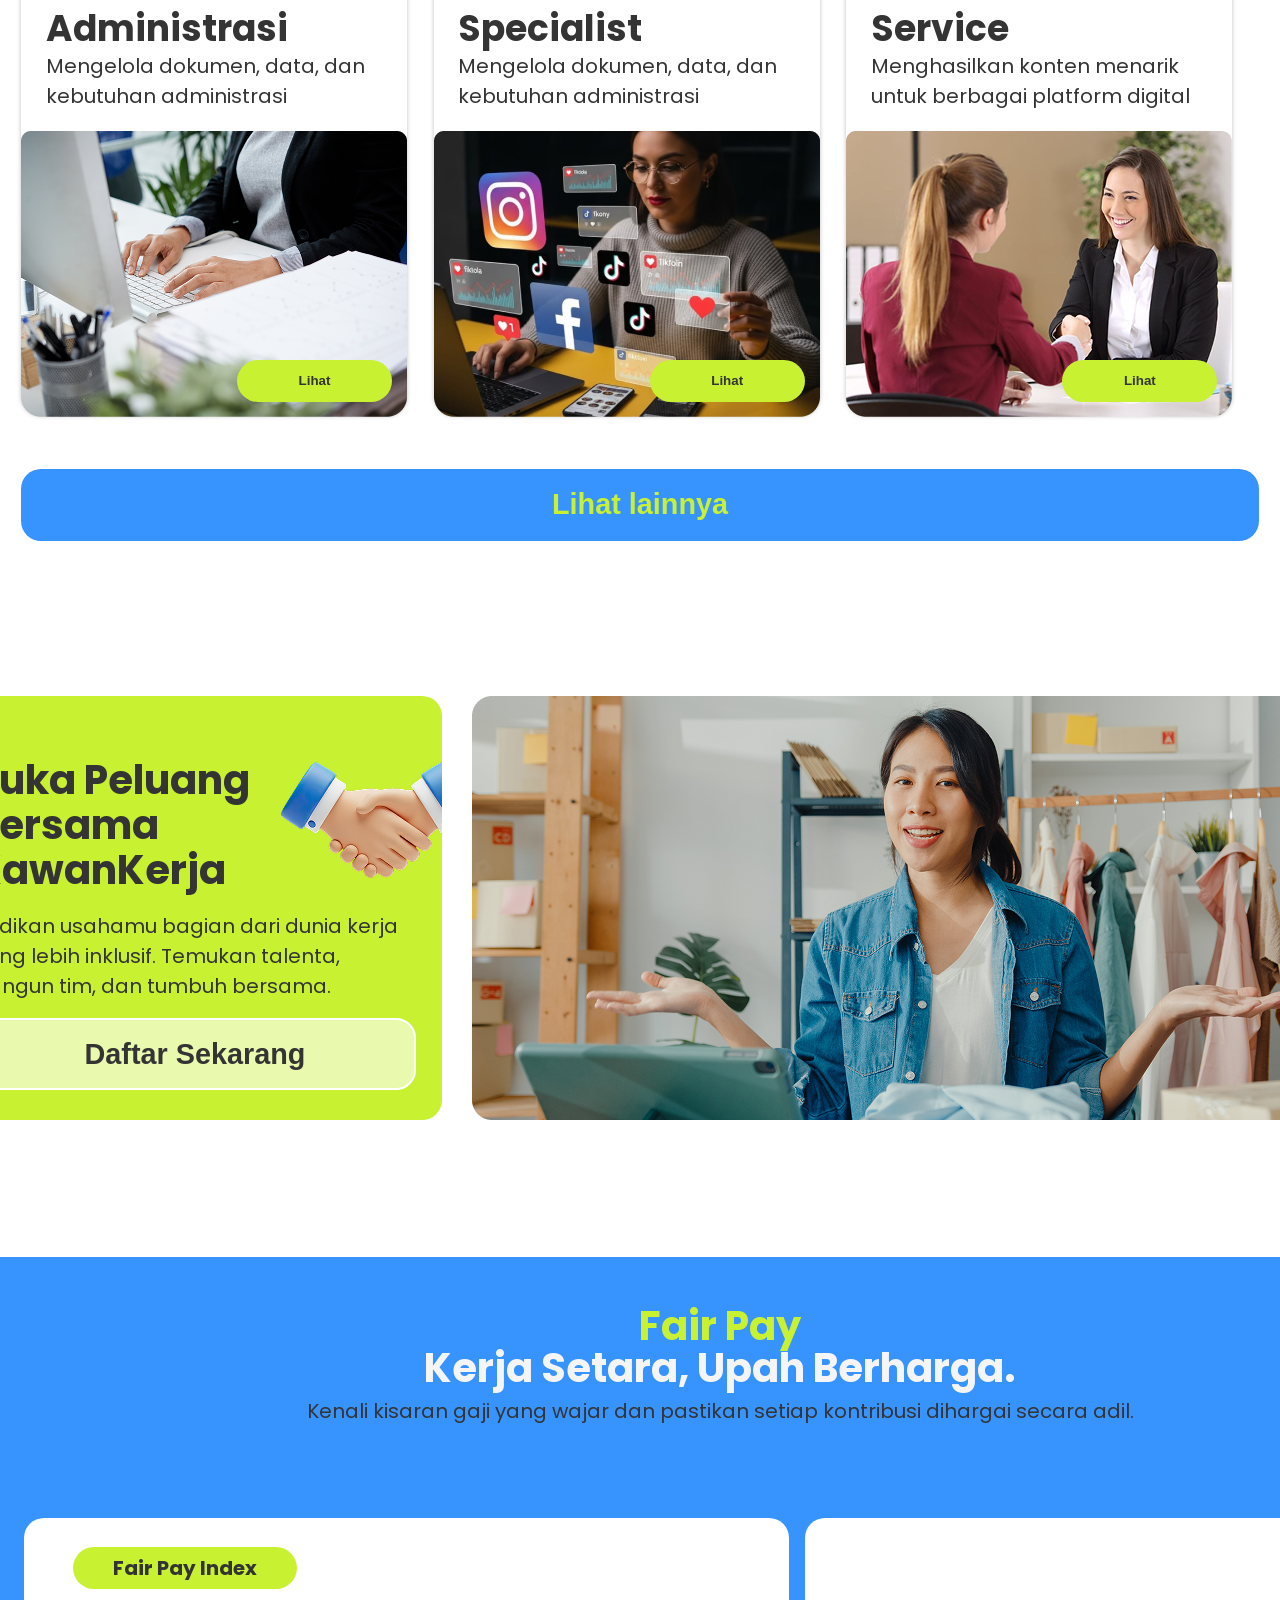
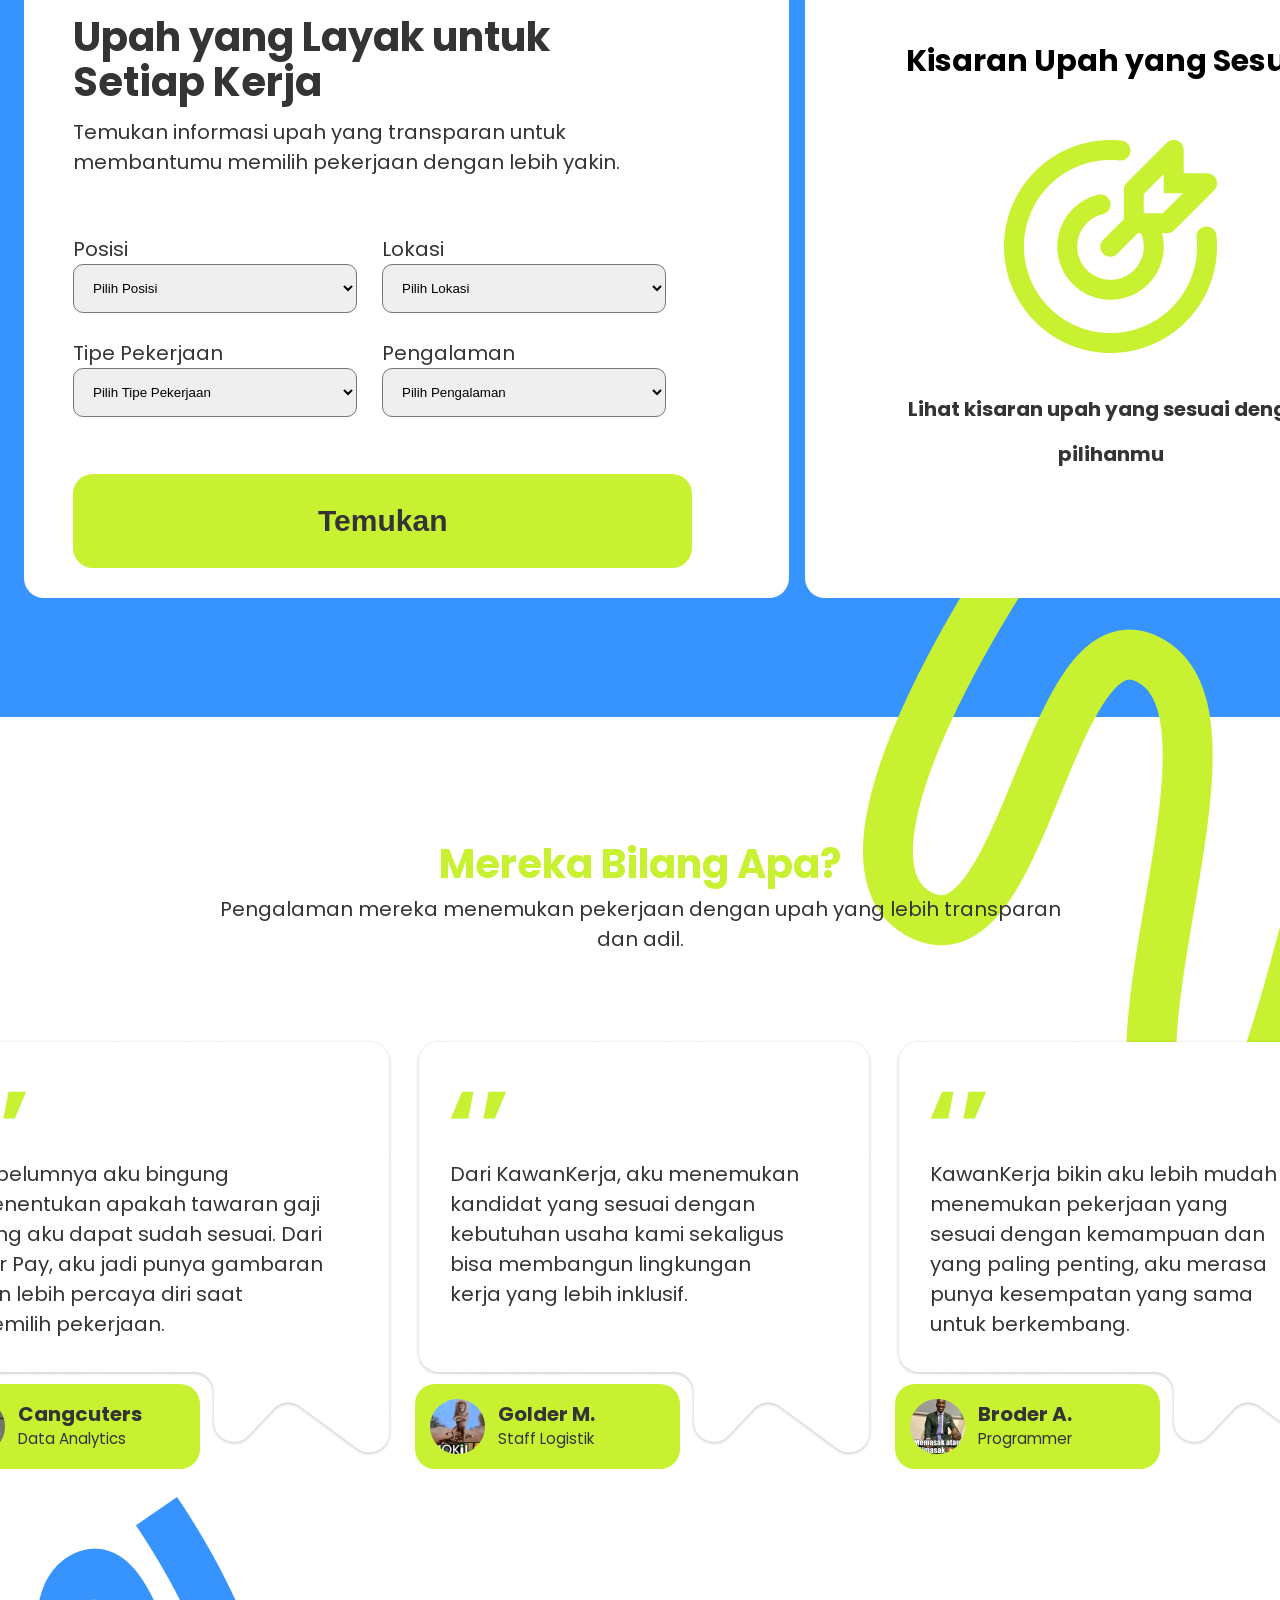
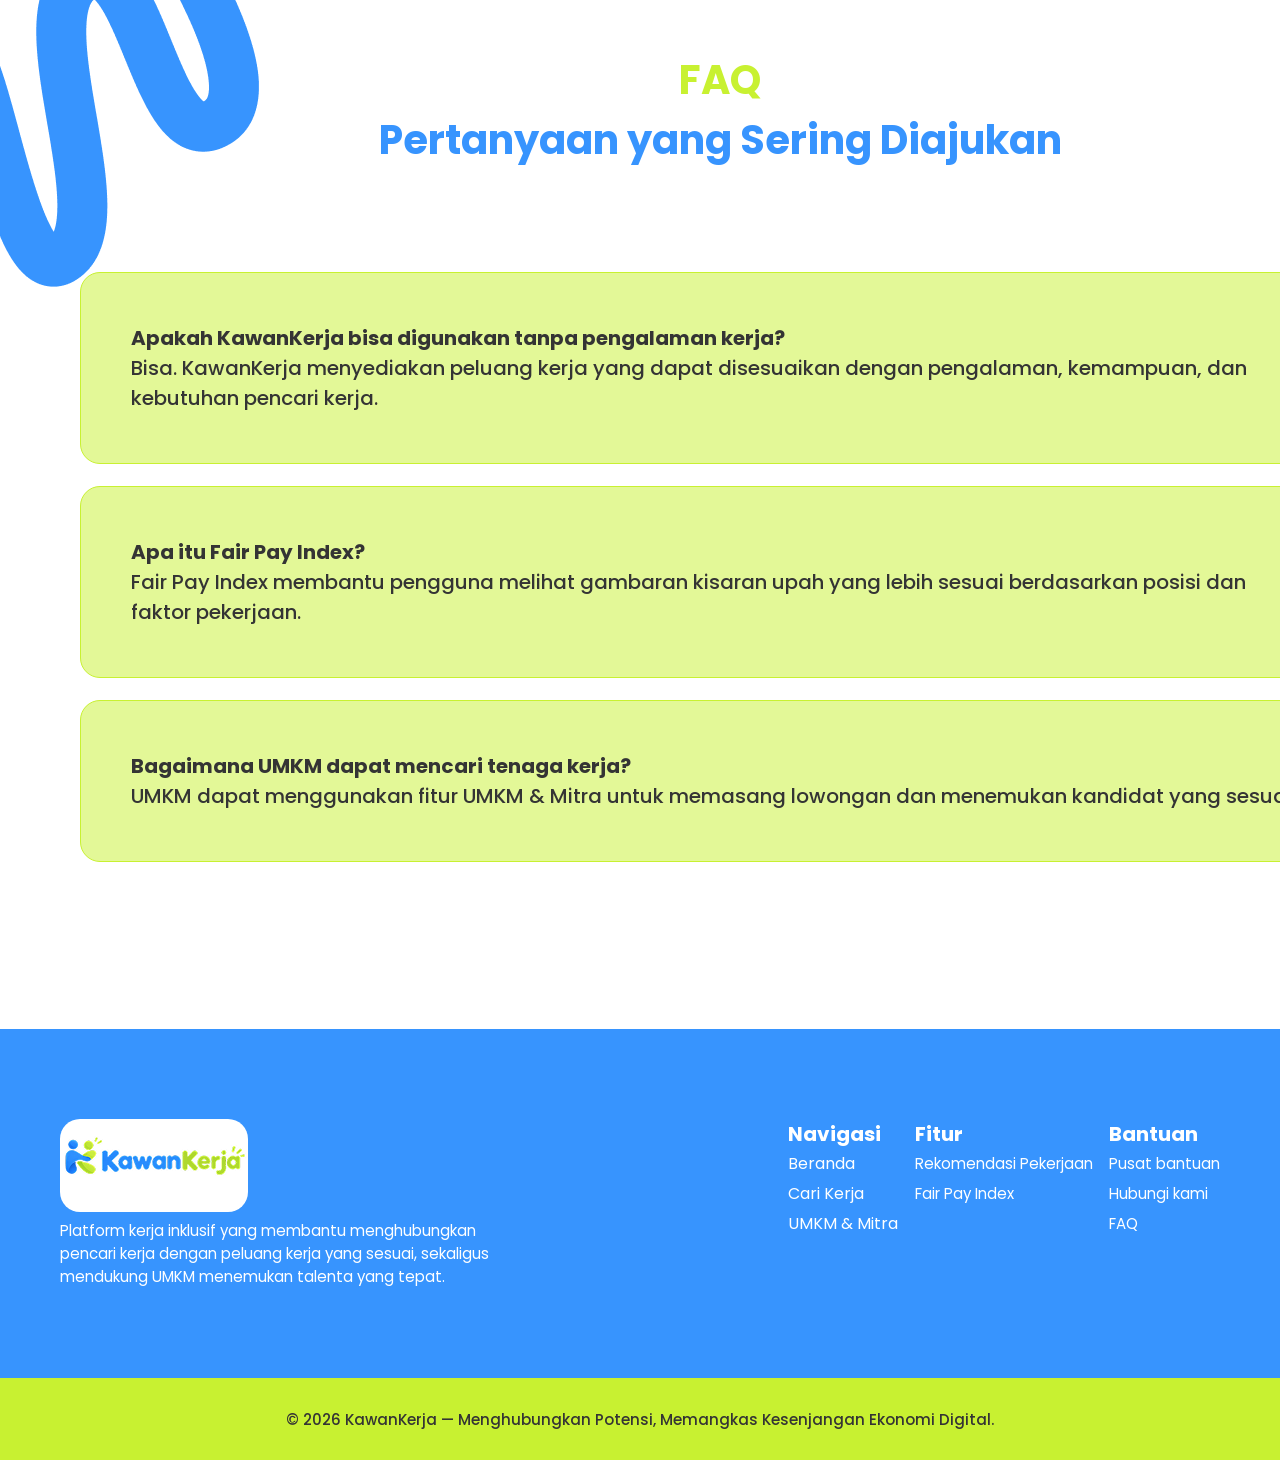
==== commit f67783f1: "landing page done" ====
--- a/index.html
+++ b/index.html
@@ -3,27 +3,28 @@
 <head>
     <meta charset="UTF-8">
     <meta name="viewport" content="width=device-width, initial-scale=1.0">
-    <title>Document</title>
+    <title>KawanKerja</title>
     <link rel="stylesheet" href="style.css">
+    <script src="https://unpkg.com/feather-icons"></script>
 </head>
 <body>
     <nav class="navbar">
-        <img src="" alt="">
+        <img src="/assets/logo.png" alt="Logo KawanKerja">
         <div class="navbar-nav">
             <a href="#hero">Beranda</a>
-            <a href="">Bursa Kerja</a>
+            <a href="">Lowongan</a>
             <a href="">UMKM & Mitra</a>
-            <a href="">Edukasi</a>
         </div>
         <p>Masuk</p>
+        <a href="#" id="hamburger-menu"><i data-feather="menu"></i></a>
     </nav>
 
     <section id="hero">
-        <div class="hero-title">
+        <header class="hero-title">
             <h1>Buka Peluang Kerja Equal, Pangkas Kesenjangan Ekonomi Digital</h1>
             <p>Platform bursa kerja inklusif yang menghubungkan talenta lokal, pemula, dan disabilitas dengan ekosistem UMKM serta bisnis digital Indonesia.</p>
-        </div>
-        <button>Cari Lowongan</button>
+        </header>
+        <button id="btn">Cari Lowongan</button>
         <div class="hero-cards">
             <div class="card">
                 <h3>1,200+</h3>
@@ -40,70 +41,63 @@
         </div>
     </section>
 
-    <section class="kk-section kk-why">
-        <span class="kk-badge">Mengapa KawanKerja?</span>
+    <section class="why">
+        <span>Mengapa KawanKerja?</span>
         <h2>Cari Kerja Seharusnya Bisa Diakses Oleh Semua</h2>
-    <div class="kk-cards">
-        <div class="kk-card">
-            <div class="kk-card__icon-wrap">
-                <img src="assets/Tas.png" alt="Ikon Tas">
-            </div>
+
+    <div class="why-cards">
+        <div class="why-card">
+            <img src="assets/Tas.png" alt="Ikon Tas">
             <h3>Peluang Lebih Setara</h3>
             <p>Lowongan ramah pemula, remote. dan inklusif bagi pencari kerja dari berbagai latar belakang.</p>
         </div>
 
-        <div class="kk-card">
-            <div class="kk-card__icon-wrap">
-                <img src="assets/potensi.png" alt="Ikon potensi">
-            </div>
+        <div class="why-card">
+            <img src="assets/potensi.png" alt="Ikon potensi">
             <h3>Sesuai Potensi</h3>
             <p>Dilengkapi fitur edukasi Fair Pay untuk memastikan hak pekerja dan mencegah kesenjangan upah.</p>
         </div>
         
-        
-        <div class="kk-card">
-            <div class="kk-card__icon-wrap">
-                <img src="assets/bertumbuh.png" alt="Ikon bertumbuh">
-            </div>
+        <div class="why-card">
+            <img src="assets/bertumbuh.png" alt="Ikon bertumbuh">
             <h3>Bertumbuh Bersama</h3>
             <p>Membantu bisnis lokal mendapatkan talenta berkualitas dengan proses rekrutmen yang efisien.</p>
         </div>
     </div>
     </section>
 
-    <section class="kk-section kk-explore">
-     <div class="explore__head">
+    <section class="advantage">
+     <header class="adv-title">
         <h2>Buka Peluang. Temukan Potensimu.</h2>
         <p>Temukan peluang kerja yang sesuai dengan kemampuanmu dalam lingkungan yang inklusif, mudah diakses, dan terbuka untuk semua</p>
-     </div> 
-     <div class="kk-explore__grid">
-        <div class="explore__photo">
-            <img src="assets/Peluang.png" alt="buka peluang">
-        </div>
-        <ul class="kk-list">
-            <li class="kk-list__item kk-list__item--active">
-                <span class="kk-list__icon"><img src="assets/ramah.png" alt="ramah"></span>
+     </header>
+
+     <div class="adv-content">
+        <img class="content-img" src="assets/peluang.png" alt="buka peluang">
+        <ul class="adv-list">
+            <li>
+                <img class="list-img" src="assets/ramah.png" alt="ramah">
                 <div>
                     <h4>Ramah Pemula</h4>
                     <p>Peluang kerja yang terbuka bagi pencari kerja diawal karir.</p>
                 </div>
             </li>
-            <li class="kk-list__item">
-                <span class="kk-list__icon"><img src="assets/Tanpa.png" alt="tanpa pengalaman"></span>
+            <li>
+                <img class="list-img" src="assets/Tanpa.png" alt="tanpa pengalaman">
                 <div>
                     <h4>Tanpa Pengalaman</h4>
                     <p>Lowongan yang terbuka tanpa syarat pengalaman.</p>
                 </div>
             </li>
-            <li class="kk-list__item">
-                <span class="kk-list__icon"><img src="assets/remote.png" alt="remote"></span>
+            <li>
+                <img class="list-img" src="assets/remote.png" alt="remote">
                 <div>
                     <h4>Kerja Remote</h4>
                     <p>Peluang kerja fleksibel dari mana saja.</p>
                 </div>
             </li>
-            <li class="kk-list__item">
-                <span class="kk-list__icon"><img src="assets/inklusif.png" alt="inklusif"></span>
+            <li>
+                <img class="list-img" src="assets/inklusif.png" alt="inklusif">
                 <div>
                     <h4>Inklusif Disabilitas</h4>
                     <p>Kesempatan kerja yang setara untuk semua.</p>
@@ -113,67 +107,269 @@
      </div>
     </section>
 
-    <section class="kk-section kk-jobs">
+    <section class="explore" id="explore">
         <h2>Temukan pekerjaan yang sesuai dengan kemampuanmu</h2>
-        <div class="kk-jobs__grid">
-            <div class="kk-job__card">
-                <div class="kk-job-card__badge">
-                    <span class="kk-job-card__badge">Jakarta</span>
-                    <span class="kk-job-card__badge">Gaji Rp 3.500.000-5.000.000</span>
-                </div>
-                <p class="kk-job-card__company">PT Maju Bersama</p>
-                <h3>Staff Administrasi</h3>
-                <p class="kk-job-card__desc">Mengelola dokumen, data, dan kebutuhan administrasi</p>
-                <div class="kk-job-card__photo-wrap">
-                    <img src="" alt="">
-                    <button class="kk-job-card__btn">Lihat</button>
-                </div>
-            </div>
-
-        <div class="kk-job__card">
-                <div class="kk-job-card__badge">
-                    <span class="kk-job-card__badge">Bekasi</span>
-                    <span class="kk-job-card__badge">Gaji Rp 3.500.000-5.000.000</span>
-                </div>
-                <p class="kk-job-card__company">PT Kreatif Solusi</p>
-                <h3>Social Media Specialist</h3>
-                <p class="kk-job-card__desc">Mengelola dokumen, data, dan kebutuhan administrasi</p>
-                <div class="kk-job-card__photo-wrap">
-                    <img src="" alt="">
-                    <button class="kk-job-card__btn">Lihat</button>
-                </div>
-            </div>
-
-            <div class="kk-job-card">
-               <div class="kk-job-card__badge">
-                    <span class="kk-job-card__badge">Bogor</span>
-                    <span class="kk-job-card__badge">Gaji Rp 3.500.000-5.000.000</span>
-                </div>
-                <p class="kk-job-card__company">PT Logistik Maju</p>
-                <h3>Customer Service</h3>
-                <p class="kk-job-card__desc">Menghasilkan konten menarik untuk berbagai platform digital</p>
-                <div class="kk-job-card__photo-wrap">
-                    <img src="" alt="">
-                    <button class="kk-job-card__btn">Lihat</button>
-                </div>
-            </div>
-        </div>\
-
-        <button class="kk-jobs__more">Lihat lainnya</button>
-    </section>
-
-    <section class="kk-section kk-cta">
-        <div class="kk-cta__text">
-            <div  class="kk-cta__text-icon-wrap">
-                <img src="" alt="">
-            </div>
-            <h2>Buka Peluang Bersama KawaKerja</h2>
-            <p>Jadikan usahamu bagian dari dunia kerja yangg lebih inklusif. Temukan talenta, bangun tim, dan tumbuh bersama.</p>
+
+        <div class="explore-cards">
+            <div class="explore-card">
+                <div class="card-badge">
+                    <span>Jakarta</span>
+                    <span>Gaji Rp 3.500.000-5.000.000</span>
+                </div>
+
+                <div class="card-text">
+                    <h4>PT Maju Bersama</lh4>
+                    <h3>Staff Administrasi</h3>
+                    <p>Mengelola dokumen, data, dan kebutuhan administrasi</p>
+                </div>
+                
+                <div class="card-photo">
+                    <img src="/assets/staff.png" alt="staff administrasi">
+                    <button>Lihat</button>
+                </div>
+            </div>
+
+            <div class="explore-card">
+                <div class="card-badge">
+                    <span>Depok</span>
+                    <span>Gaji Rp 3.500.000-5.000.000</span>
+                </div>
+
+                <div class="card-text">
+                    <h4>PT Kreatif Solusi</h4>
+                    <h3>Social Media Specialist</h3>
+                    <p>Mengelola dokumen, data, dan kebutuhan administrasi</p>    
+                </div>
+                
+                <div class="card-photo">
+                    <img src="/assets/socmed.png" alt="social media">
+                    <button>Lihat</button>
+                </div>
+            </div>
+
+            <div class="explore-card">
+               <div class="card-badge">
+                    <span>Bogor</span>
+                    <span>Gaji Rp 3.500.000-5.000.000</span>
+                </div>
+
+                <div class="card-text">
+                    <h4>PT Logistik Maju</h4>
+                    <h3>Customer Service</h3>
+                    <p>Menghasilkan konten menarik untuk berbagai platform digital</p>    
+                </div>
+                
+                <div class="card-photo">
+                    <img src="/assets/cs.png" alt="Customer Service">
+                    <button>Lihat</button>
+                </div>
+            </div>
+        </div>
+
+        <button class="more">Lihat lainnya</button>
+    </section>
+
+    <section class="peluang">
+        <div class="peluang-card">
+            <img src="/assets/peluang-card.png" alt="jabat tangan">
+            <h2>Buka Peluang Bersama KawanKerja</h2>
+            <p>Jadikan usahamu bagian dari dunia kerja yang lebih inklusif. Temukan talenta, bangun tim, dan tumbuh bersama.</p>
             <button>Daftar Sekarang</button>
         </div>
-        <div class="kk-cta__photo">
-            <img src="" alt="">
-        </div>
-    </section>
+        <img class="peluang-photo" src="/assets/peluang-photo.png" alt="wanita pengusaha">
+    </section>
+
+    <section class="fairpay">
+        <header class="fairpay-title">
+            <h2><span>Fair Pay</span><br>
+            Kerja Setara, Upah Berharga.</h2>
+            <p>Kenali kisaran gaji yang wajar dan pastikan setiap kontribusi dihargai secara adil.</p>
+        </header>
+
+        <div class="fairpay-row">
+        <div class="fairpay-index">
+            <header class="fairpay-index-text">
+                <span>Fair Pay Index</span>
+                <h3>Upah yang Layak untuk Setiap Kerja</h3>
+                <p>Temukan informasi upah yang transparan untuk membantumu memilih pekerjaan dengan lebih yakin.</p> 
+            </header>
+            
+            <div class="fairpay-form">
+                <div class="form-input-section">
+                    <p>Posisi</p>
+                    <div class="form-input">
+                        <label for="posisi"></label>
+
+                        <select name="posisi" id="posisi">
+                            <option value="">Pilih Posisi</option>
+                            <option value="admin">Staff Administrasi</option>
+                            <option value="uiux">UI/UX Designer</option>
+                            <option value="socmed">Social Media Specialist</option>
+                            <option value="cs">Customer Service</option>
+                        </select>
+                    </div>
+                </div>
+                <div class="form-input-section">
+                    <p>Lokasi</p>
+                    <div class="form-input">
+                        <label for="lokasi"></label>
+
+                        <select name="lokasi" id="lokasi">
+                            <option value="">Pilih Lokasi</option>
+                            <option value="jkt">Jakarta</option>
+                            <option value="bks">Bekasi</option>
+                            <option value="bgr">Bogor</option>
+                            <option value="tgr">Tangerang</option>
+                        </select>
+                    </div>
+                </div>
+                <div class="form-input-section">
+                    <p>Tipe Pekerjaan</p>
+                    <div class="form-input">
+                        <label for="tipe"></label>
+
+                        <select name="tipe" id="tipe">
+                            <option value="">Pilih Tipe Pekerjaan</option>
+                            <option value="part">Part-Time</option>
+                            <option value="full">Full-Time</option>
+                            <option value="vol">Volunteer</option>
+                            <option value="hybrid">Hybrid</option>
+                        </select>
+                    </div>
+                </div>
+                <div class="form-input-section">
+                    <p>Pengalaman</p>
+                    <div class="form-input">
+                        <label for="pengalaman"></label>
+
+                        <select name="pengalaman" id="pengalaman">
+                            <option value="">Pilih Pengalaman</option>
+                            <option value="3bln">3 bulan</option>
+                            <option value="6bln">6 bulan</option>
+                            <option value="1thn">1 tahun</option>
+                            <option value="2thn">2 tahun</option>
+                        </select>
+                    </div>
+                </div>
+            </div>
+
+            <button class="fairpay-search">Temukan</button>
+        </div>
+
+        <div class="fairpay-result">
+            <h3>Kisaran Upah yang Sesuai</h3>
+            <img src="/assets/fairpay.png" alt="">
+            <p>Lihat kisaran upah yang sesuai dengan pilihanmu</p>
+        </div>
+        </div>
+    </section>
+
+    <img class="vector1" src="/assets/kanan.png" alt="">
+
+    <section class="review">
+        <header class="review-title">
+            <h2>Mereka Bilang Apa?</h2>
+            <p>Pengalaman mereka menemukan pekerjaan dengan upah yang lebih transparan dan adil.</p>
+        </header>
+
+        <div class="review-contents">
+            <div class="review-content">
+                <div class="review-balon">
+                    <p>Sebelumnya aku bingung menentukan apakah tawaran gaji yang aku dapat sudah sesuai. Dari Fair Pay, aku jadi punya gambaran dan lebih percaya diri saat memilih pekerjaan.</p>
+                    <img src="/assets/review.png" alt="">
+                </div>
+                <div class="review-user">
+                    <img src="/assets/profil1.png" alt="">
+                    <div class="username">
+                        <h4>Cangcuters</h4>
+                        <p>Data Analytics</p>
+                    </div>
+                </div>
+            </div>
+            <div class="review-content">
+                <div class="review-balon">
+                    <p>Dari KawanKerja, aku menemukan kandidat yang sesuai dengan kebutuhan usaha kami sekaligus bisa membangun lingkungan kerja yang lebih inklusif.</p>
+                    <img src="/assets/review.png" alt="">
+                </div>
+                <div class="review-user">
+                    <img src="/assets/profil3.png" alt="">
+                    <div class="username">
+                        <h4>Golder M.</h4>
+                        <p>Staff Logistik</p>
+                    </div>
+                    
+                </div>
+            </div>
+            <div class="review-content">
+                <div class="review-balon">
+                    <p>KawanKerja bikin aku lebih mudah menemukan pekerjaan yang sesuai dengan kemampuan dan yang paling penting, aku merasa punya kesempatan yang sama untuk berkembang.</p>
+                    <img src="/assets/review.png" alt="">
+                </div>
+                <div class="review-user">
+                    <img src="/assets/profil2.png" alt="">
+                    <div class="username">
+                        <h4>Broder A.</h4>
+                        <p>Programmer</p>
+                    </div>
+                </div>
+            </div>
+        </div>
+    </section>
+
+    <img class="vector2" src="/assets/kiri.png" alt="">
+
+    <section class="faq">
+        <h2><span>FAQ</span><br>
+        Pertanyaan yang Sering Diajukan</h2>
+
+        <div class="faq-boxes">
+            <div class="faq-box">
+                <h4>Apakah KawanKerja bisa digunakan tanpa pengalaman kerja?</h4>
+                <p>Bisa. KawanKerja menyediakan peluang kerja yang dapat disesuaikan dengan pengalaman, kemampuan, dan kebutuhan pencari kerja.</p>
+            </div>
+            <div class="faq-box">
+                <h4>Apa itu Fair Pay Index?</h4>
+                <p>Fair Pay Index membantu pengguna melihat gambaran kisaran upah yang lebih sesuai berdasarkan posisi dan faktor pekerjaan.</p>
+            </div>
+            <div class="faq-box">
+                <h4>Bagaimana UMKM dapat mencari tenaga kerja?</h4>
+                <p>UMKM dapat menggunakan fitur UMKM & Mitra untuk memasang lowongan dan menemukan kandidat yang sesuai.</p>
+            </div>
+        </div>
+    </section>
+
+    <footer>
+        <div class="info">
+            <div class="info-desc">
+                <img src="/assets/logo.png" alt="Logo KawanKerja">
+                <p>Platform kerja inklusif yang membantu menghubungkan pencari kerja dengan peluang kerja yang sesuai, sekaligus mendukung UMKM menemukan talenta yang tepat.</p>
+            </div>
+
+            <div class="info-add">
+                <h5>Navigasi</h5>
+                <a href="index.html">Beranda</a>
+                <a href="index.html">Cari Kerja</a>
+                <a href="index.html">UMKM & Mitra</a>
+            </div>
+            <div class="info-add">
+                <h5>Fitur</h5>
+                <p>Rekomendasi Pekerjaan</p>
+                <p>Fair Pay Index</p>
+            </div>
+            <div class="info-add">
+                <h5>Bantuan</h5>
+                <p>Pusat bantuan</p>
+                <p>Hubungi kami</p>
+                <p>FAQ</p>
+            </div>
+        </div>
+
+        <p class="cp">© 2026 KawanKerja — Menghubungkan Potensi, Memangkas Kesenjangan Ekonomi Digital.</p>
+    </footer>
+
+    <script src="/script.js"></script>
+    <script>
+      feather.replace();
+    </script>
 </body>
 </html>
--- a/style.css
+++ b/style.css
@@ -43,23 +43,29 @@
 }
 
 body {
-    max-width: 100vw;
+    width: 100vw;
     font-family: 'Poppins', sans-serif;
+}
+
+p {
+    font-size: 1.25rem;
+    font-weight: 400;
+    color: var(--hitam);
+}
+h2 {
+    font-size: 2.5rem;
+    font-weight: 700;
 }
 
 /* navbar start */
 .navbar {
-    position: fixed;
+    position: sticky;
     height: 83px;
-    width: 100vw;
     background-color: var(--putih);
     display: flex;
     justify-content: space-around;
     align-items: center;
-}
-
-.navbar img {
-    /*  */
+    z-index: 999;
 }
 
 .navbar-nav {
@@ -77,17 +83,6 @@
 .navbar-nav a:hover {
     font-weight: 500;
 }
-.navbar-nav a:after {
-    content: '';
-    display: block;
-    padding-bottom: 0.2rem;
-    border-bottom: 0.12rem solid var(--hijau);
-    transform: scaleX(0);
-    transition: 0.2s linear;
-}
-.navbar-nav a:hover::after {
-    transform: scaleX(0.5);
-}
 
 .navbar p {
     width: 183px;
@@ -98,9 +93,12 @@
     border-radius: 20px;
     background-color: var(--biru);
     color: white;
-    font-size: 1.25rem;
     font-weight: 600;
     cursor: pointer;
+}
+
+#hamburger-menu {
+    display: none;
 }
 /* navbar end */
 
@@ -125,7 +123,6 @@
     font-weight: 700;
 }
 .hero-title p {
-    font-size: 1.25rem;
     text-align: justify;
 }
 
@@ -169,364 +166,949 @@
 }
 /* hero end */
 
-.kk-section *{
-    box-sizing:border-box;
-}
-
-.kk-section {
-    font-family: 'Poppins', system-ui , sans-serif;
-}
-
-.kk-why {
+/* why section */
+.why {
+    height: 836px;
+    display: flex;
+    flex-direction: column;
+    justify-content: center;
+    align-items: center;
     background-color: var(--biru);
-    border-radius: 28px 28px 0 0;
-    max-width: 1140px;
-    margin-top: 24px;
-    margin-bottom: 24px;
-    margin-left: auto;
-    margin-right:auto;
-    padding-top: 56px;
-    padding-bottom: 64px;
-    padding-left: 90px;
-    padding-right: 90px;
+    border-radius: 100px 100px 0 0;
+    padding: 56px auto 64px;
     text-align: center;
 }
 
-.kk-badge {
-    display:inline-block;
+.why span {
+    display: inline-block;
     background-color: var(--putih);
     color: var(--hijau);
     font-weight: 700;
     font-size: 1.625rem;
-    padding-top: 8px;
-    padding-bottom: 8px;
-    padding-left: 20px;
-    padding-right: 20px;
+    padding: 8px 20px;
     border-radius: 999px;
     margin-bottom: 20px;
 }
-
-.kk-why h2 {
+.why h2 {
     color: var(--putih);
     font-size: 3rem;
     line-height: 1.3;
-    font-weight: 700;
     max-width: 620px;
+    margin: 0 auto 48px;
+}
+
+.why-cards {
+    display: flex;
+    justify-content: center;
+    gap: 65px;
+}
+
+.why-card {
+    width: 377px;
+    height: 441px;
+    box-sizing: border-box;
+    display: flex;
+    flex-direction: column;
+    align-items: center;
+    background-color: var(--putih);
+    border-radius: 20px;
+    text-align: center;
+    transform: scale(1);
+    transition: transform 0.1s linear, margin 0.1s linear;
+}
+.why-card:hover {
+    transform: scale(1.05);
+    margin: 0 8px;
+}
+
+.why-card h3 {
+    color: var(--hitam);
+    font-size: 1.5rem;
+    font-weight: 700;
+    margin-bottom: 15px;
+}
+.why-card p {
+    width: 339px;
+    line-height: 1.6;
+}
+.why-card:nth-child(2) img {
+    margin-top: 27px;
+}
+/* why section */
+
+/* kelebihan */
+.advantage {
+    height: 889px;
+}
+
+.adv-title {
+    position: relative;
+    top: 79px;
+    text-align: center;
+    width: 959px;
+    height: 116px;
+    margin: 0 auto 40px;
+}
+.adv-title h2  {
+    color: #3794FE;
+    font-size: 2.25rem;
+    font-weight: 700;
     margin-top: 0;
-    margin-bottom: 48px;
-    margin-left: auto;
-    margin-right: auto;
-}
-
-.kk-cards {
+    margin-bottom: 12px;
+}
+.adv-title p {
+    line-height: 1.6;
+    margin: 0;
+}
+
+.adv-content {
+    display: flex;
+    gap: 34px;
+    align-items: center;
+}
+.content-img {
+    width: 602px;
+    height: 753.55px;
+}
+
+.adv-list {
+    list-style: none;
+    display: inline-block;
+    flex-direction: column;
+}
+.adv-list li {
+    padding: 20px 14px;
+    margin: 21px;
+    display: flex;
+    align-items: flex-start;
+    gap: 25px;
+    border-radius: 20px;
+    border-color: 1px solid var(--hijau);
+    box-shadow: 0 1px 4px 0 var(--hijau);
+}
+.adv-list h4 {
+    font-size: 1.25rem;
+    font-weight: 700;
+    color: var(--hitam);
+}
+.list-img {
+    width: 48px;
+    height: 48px;
+    display: flex;
+    justify-content: start;
+}
+/* kelebihan */
+
+/* explore start */
+.explore {
+    height: 962px;
+    display: flex;
+    flex-direction: column;
+    justify-content: space-evenly;
+    align-items: center;
+}
+.explore h2 {
+   text-align: center;
+   color: var(--hitam);
+   max-width: 907px;
+}
+
+.explore-cards {
+    width: 1238px;
     display: grid;
     grid-template-columns: 1fr 1fr 1fr;
+}
+
+.explore-card {
+    width: 386px;
+    height: 556px;
+    background-color: #ffffff;
+    border-radius: 20px;
+    box-shadow: 0 1px 4px 0 rgba(0, 0, 0, 0.25);
+    display: flex;
+    flex-direction: column;
+    align-items: center;
     gap: 20px;
 }
 
-.kk-card {
-    background-color: var(--putih);
-    border-radius: 15px;
-    padding-top: 32px;
-    padding-right: 20px;
-    padding-bottom: 28px;
-    padding-left: 20px;
+.card-badge {
+    margin-top: 13px;
+    gap: 6px;
+}
+.card-badge span {
+    display: inline-flex;
+    align-items: center;
+    gap: 9px;
+    background-color: var(--hijau);
+    color: var(--hitam);
+    font-size: 1rem;
+    font-weight: 700;
+    padding: 7px 10px;
+    border-radius: 50px;
+}
+
+.card-text {
+    width: 337px;
+    display: flex;
+    flex-direction: column;
+    justify-content: center;
+}
+.card-text h4 {
+    font-size: 1.25rem;
+    font-weight: 700;
+    color: var(--hitam);
+}
+.card-text h3 {
+    max-width: 263px;
+    font-size: 2.25rem;
+    font-weight: 700;
+    line-height: 45px;
+    color: var(--hitam);
+}
+
+.card-photo {
+    height: 285.75px;
+    position: relative;
+}
+.card-photo button {
+    position: absolute;
+    bottom: 15px;
+    right: 15px;
+    width: 155px;
+    height: 42px;
+    border-radius: 50px;
+    background-color: var(--hijau);
+    font-size: 1.25;
+    font-weight: 700;
+    color: var(--hitam);
+    border: none;
+    cursor: pointer;
+    transition: all 0.2s ease;
+}
+.card-photo button:hover {
+    background-color: var(--biru);
+    color: var(--hijau);
+    transform: translateY(-3px);
+}
+
+.more {
+    width: 1238px;
+    height: 72px;
+    border-radius: 20px;
+    background-color: var(--biru);
+    font-size: 1.8rem;
+    font-weight: 700;
+    color: var(--hijau);
+    border: none;
+    cursor: pointer;
+    transition: all 0.2s ease;
+}
+.more:hover {
+    transform: translateY(-3px);
+}
+/* explore end */
+
+/* peluang start */
+.peluang {
+    height: 698px;
+    margin-top: -35px;
+    display: flex;
+    justify-content: end;
+    align-items: center;
+    gap: 30px;
+}
+
+.peluang-card {
+    width: 446px;
+    height: 332px;
+    display: flex;
+    flex-direction: column;
+    justify-content: space-between;
+    background-color: #C8F131;
+    padding: 62px 26px 30px 30px;
+    position: relative;
+    border-radius: 20px;
+}
+.peluang-card img {
+    width: 161px;
+    height: auto;
+    position: absolute;
+    top: 61px;
+    right: 0;
+}
+.peluang-card h2 {
+    line-height: 45px;
+    color: var(--hitam);
+}
+.peluang-card button {
+    width: 442px;
+    height: 72px;
+    background-color: rgba(255, 255, 255, 0.6);
+    color: var(--hitam);
+    font-size: 1.8rem;
+    font-weight: 700;
+    border: 2px solid white;
+    border-radius: 20px;
+    cursor: pointer;
+    transform: scale(1);
+    transition: 0.15s linear, background-color 0.15s linear;
+}
+.peluang-card button:hover {
+    transform: scale(1.03);
+    background-color: rgba(255, 255, 255, 0.85);
+}
+
+.peluang-photo {
+    width: 808px;
+    height: 424px;
+}
+/* peluang end */
+
+/* fairpay start */
+.fairpay {
+    width: 1392px;
+    height: 894px;
+    padding: 48px 24px 118px;
+    background-color: var(--biru);
+}
+
+.fairpay-title {
     text-align: center;
 }
-
-.kk-card__icon-wrap {
+.fairpay-title h2 {
+    line-height: 42px;
+    color: var(--putih);
+}
+.fairpay-title span {
+    color: var(--hijau);
+}
+.fairpay-title p {
+    line-height: 45px;
+}
+
+.fairpay-row {
+    margin-top: 84px;
+    display: flex;
+    justify-content: space-between;
+}
+
+.fairpay-index {
+    width: 765px;
+    height: 680px;
+    box-sizing: border-box;
+    padding: 35px 60px 30px 49px;
+    display: flex;
+    flex-direction: column;
+    justify-content: space-between;
+    align-items: start;
+    background-color: white;
+    border-radius: 20px;
+}
+.fairpay-index-text {
+    width: 560px;
+}
+.fairpay-index-text span {
+    font-size: 1.25rem;
+    font-weight: 700;
+    padding: 7px 40px;
+    color: var(--hitam);
+    background-color: var(--hijau);
+    border-radius: 50px;
+}
+.fairpay-index-text h3 {
+    font-size: 2.5rem;
+    font-weight: 700;
+    color: var(--hitam);
+    line-height: 45px;
+    margin: 32px 0 12px;
+}
+
+.fairpay-form {
+    display: grid;
+    grid-template-columns: repeat(2, 1fr);
+    gap: 25px;
+}
+.form-input {
+    font-size: 1.25rem;
+    font-weight: 400;
+}
+
+select {
+    width: 284px;
+    padding: 15px;
+    border-radius: 10px;
+}
+
+.fairpay-search {
+    padding: 30px 245px;
+    border-radius: 20px;
+    background-color: var(--hijau);
+    font-size: 1.875rem;
+    font-weight: 700;
+    color: var(--hitam);
+    border: none;
+    cursor: pointer;
+}
+
+.fairpay-result {
+    width: 611px;
+    height: 680px;
+    display: flex;
+    flex-direction: column;
+    justify-content: center;
+    align-items: center;
+    background-color:white;
+    border-radius: 20px;
+    z-index: 10;
+}
+.fairpay-result h3 {
+    font-size: 1.875rem;
+    font-weight: 700;
+    line-height: 45px;
+}
+.fairpay-result img {
+    margin: 56px 0 34px;
+    width: 213px;
+    height: auto;
+}
+.fairpay-result p {
+    font-weight: 700;
+    line-height: 45px;
+    width: 411px;
+    text-align: center;
+}
+
+/* result */
+.salary-result {
+    display: flex;
+    flex-direction: column;
+    align-items: center;
+    gap: 8px;
     margin-bottom: 20px;
 }
 
-.kk-card__icon-wrap img{
-    width: 150px;
-    height: auto;
-}
-
-.kk-card h3 {
-    color: var(--hitam);
-    font-size: 1.0652rem;
-    font-weight:700;
-    margin-top: 0;
-    margin-bottom: 8px
-}
-
-.kk-card p {
-    font-size: 0.875rem;
-    line-height: 1.6;
-    color: var(--hitam);
-    margin: 0;
-}
-
-.kk-card:last-child h3 {
-    margin-top: -3rem;
-}
-
-.kk-explore {
-    max-width: 1140px;
-    margin-top: 64px;
-    margin-bottom: 64px;
-    margin-left: auto;
-    margin-right: auto;
-    padding-left: 32px;
-    padding-right: 32px;
-}
-
-.explore__head {
+.salary-result span {
+    font-size: 1rem;
+}
+
+.salary-result strong {
+    font-size: 1.6rem;
+    color: var(--hitam);
     text-align: center;
-    max-width: 1050px;
-    margin-top: 0;
-    margin-bottom: 40px;
-    margin-left: auto;
-    margin-right: auto;
-}
-
-.explore__head h2  {
-    color: #3794FE;
-    font-size: 2rem;
-    font-weight: 700;
-    margin-top: 0;
-    margin-bottom: 12px;
-}
-
-.explore__head p {
-    color: var(--hitam);
-    font-size: 1.5rem;
-    line-height: 1.6;
-    margin: 0;
-}
-
-.kk-explore__grid {
-    display: grid;
-    grid-template-columns: 1fr 1fr;
-    gap: 32px;
-    align-items: center;
-}
-
-.explore__photo img {
-    width: 100%;
-    height: auto;
-    border-radius: 28px;
-    display: block;
-    object-fit: cover;
-    aspect-ratio: 4/3;
-}
-
-.kk-list {
-    list-style: none;
-    margin: 0;
-    padding: 0; 
-    display: flex;
-    flex-direction: column;
-    gap: 14px;
-}
-
-.kk-list__item {
-    display: flex;
-    align-items: flex-start;
-    gap: 14px;
-    border: 1.5px solid var(--hijau);
-    border-radius: 18px;
-    padding-top: 18px;
-    padding-bottom: 18px;
-    padding-left: 20px;
-    padding-right: 20px;
-}
-
-.kk-list__icon {
-    width: 32px;
-    height: 32px;
-    flex-shrink: 0;
-}
-
-.kk-list__icon img {
-    width: 100%;
-    height: 100%;
-    display: block;
-}
-
-.kk-list__item h4{
-    margin-top: 0;
-    margin-bottom: 4px;
-    font-size: 1.05rem;
-    color: var(--hitam);
-}
-
-.kk-list__item p {
-    margin: 0;
-    font-size: 0.875rem;
-    color: var(--hitam);
-}
-
-.kk-jobs {
-    max-width: 1140px;
-    margin-top: 64px;
-    margin-bottom: 64px;
-    margin-left: auto;
-    margin-right: auto;
-    padding-left: 32px;
-    padding-right: 32px;
-}
-
-.kk-jobs h2 {
-   text-align: center;  
-   font-size: 1.5rem;
-   font-weight: 700;
-   color: var(--hitam);
-   max-width: 560px;
-   margin-top: 0;
-   margin-bottom: 40px;
-   margin-left: auto;
-   margin-right: auto;
-}
-
-.kk-jobs__grid {
-    display: grid;
-    grid-template-columns: 1fr 1fr 1fr;
-    gap: 20px;
-    margin-bottom: 32px;
-}
-
-.kk-job__card {
-    background-color: #ffffff;
-    border: 1px solid #e5e9f0;
-    border-radius: 18px;
-    padding: 16px;
-}
-
-.kk-job-card__badges {
-    display: flex;
-    flex-wrap: wrap;
-    gap: 6px;
-    margin-bottom: 12px;
-}
-
-.kk-job-card__badge {
-    display: inline-flex;
-    align-items: center;
-    gap:4px;
-    background-color; #c8f131;
-    color: #1f2a44;
-    font-size: 0.75rem;
-    font-weight: 600;
-    padding-top: 4px;
-    padding-bottom: 4px;
-    padding-left: 10px;
-    padding-right: 10px;
-    border-radius: 999px;
-{
-
-.kk-job-card__company {
-    font-size: 0.8125rem;
-    color: #5b6b5b;
-    margin: 0 0 4px;
-}
-
-.kk-job-card__h3 {
-    font-size: 1.125rem;
-    font-weight: 700;
-    color: #1f2a44;
-    margin: 0 0 8px;
-}
-
-.kk-job-card__ p.kk-job-card__desc {
-    font-size: 0.875rem;
-    line-height: 1.5;
-    color: #5b6b5b;
-    margin: 0 0 16px;
-}
-
-.kk-job-card__photo-wrap {
+}
+/* fairpay end */
+
+.vector1 {
+    position: absolute;
+    right: 0;
+    top: 5332px;
+    z-index: 0;
+}
+
+/* review start */
+.review {
+    display: flex;
+    flex-direction: column;
+    justify-content: center;
+    align-items: center;
+    height: 868px;
+    gap: 85px;
+}
+
+.review-title {
+    width: 862px;
+    text-align: center;
+    z-index: 1;
+}
+.review-title h2 {
+    color: var(--hijau);
+}
+
+.review-contents {
+    display: flex;
+    gap: 30px;
+}
+.review-content {
+    width: 450px;
+    height: 430px;
     position: relative;
 }
-
-.kk-job-card__photo-wrap img {
-    width: 100%;
-    height: 140px;
-    object-fit: cover;
-    border-radius: 12px;
-    display: block;
-}
-
-.kk-job-card__btn {
+.review-balon p {
     position: absolute;
-    bottom: 12px;
-    left: 12px;
+    top: 120px;
+    left: 35px;
+    width: 356px;
+}
+
+.review-user {
+    width: 265px;
+    height: 85px;
+    position: absolute;
+    left: 0;
+    bottom: 0;
+    display: flex;
+    align-items: center;
+    background-color: var(--hijau);
+    border-radius: 20px;
+    gap: 13px;
+}
+.review-user img {
+    width: 55px;
+    height: 55px;
+    margin-left: 15px;
+}
+.username {
+    display: flex;
+    flex-direction: column;
+}
+.username h4 {
+    font-size: 1.25rem;
+    font-weight: 700;
+    line-height: 25px;
+    color: var(--hitam);
+}
+.username p {
+    font-size: 0.94rem;
+}
+/* review end */
+
+.vector2 {
+    position: absolute;
+    left: 0;
+    top: 6297px;
+    z-index: -1;
+}
+
+/* faq start */
+.faq {
+    width: 1280px;
+    margin: 65px 80px 145px;
+    display: flex;
+    flex-direction: column;
+    justify-content: center;
+}
+.faq h2 {
+    color: var(--biru);
+    text-align: center;
+    margin-bottom: 80px;
+}
+.faq h2 span {
+    color: var(--hijau);
+}
+
+.faq-box {
+    padding: 50px;
+    background-color: rgba(200, 241, 49, 0.5);
+    border: 1px solid var(--hijau);
+    border-radius: 20px;
+    margin: 22px 0;
+}
+.faq-box h4 {
+    font-size: 1.25rem;
+    font-weight: 700;
+    color: var(--hitam);
+}
+.faq-box p {
+    font-weight: 500;
+}
+/* faq end */
+
+/* footer start */
+footer {
+    height: 417px;
+}
+footer .info p {
+    font-size: 0.94rem;
+    color: white;
+}
+footer .info {
+    display: flex;
+    justify-content: space-between;
+    padding: 90px 60px;
+    width: 1280;
+    box-sizing: border-box;
+    background-color: var(--biru);
+    color: white;
+}
+.info-desc {
+    width: 464px;
+    margin-right: 248px;
+}
+.info-desc img {
+    background-color: white;
+    border-radius: 20px;
+}
+.info-add {
+    display: flex;
+    flex-direction: column;
+    line-height: 30px;
+}
+.info-add h5 {
+    font-size: 1.25rem;
+    font-weight: 700;
+}
+.info-add a {
+    text-decoration: none;
+    color: white;
+    cursor: pointer;
+}
+
+.cp {
+    height: 82px;
     background-color: #C8F131;
-    color: #1f2a44;
-    font-size: 0.8125rem;
-    font-weight: 700;
-    border: none;
-    border-radius: 999px;
-    padding-top: 8px;
-    padding-bottom: 8px;
-    padding-left: 20px;
-    padding-right: 20px;
-    cursor: pointer;
-}
-
-.kk-jobs__more {
-    display: block;
-    width: 100%;
-    background-color: #3b8bfe;
-    color: #ffffff;
-    font-size: 0.9375rem;
-    font-weight: 700;
-    border: none;
-    border-radius: 999px;
-    padding-top: 16px;
-    padding-bottom: 16px;
-    cursor: pointer;
-}
-
-.kk-cta {
-    max-width: 1140px;
-    margin-top: 64px;
-    margin-bottom: 64px;
-    margin-left: auto;
-    margin-right: auto;
-    padding-left: 32px;
-    padding-right: 32px;
-    display: grid;
-    grid-template-columns: 1fr 1fr;
-    border-radius: 28px;
-    overflow: hidden;
-}
-
-.kk-cta__text {
-    background-color: #C8F131;
-    padding: 40px 32px;
-}
-
-.kk-cta__text-icon-wrap img {
-    width: 40px;
-    height: auto;
-    margin-bottom: 14px;
-}
-
-.kk-cta__text h2 {
-    font-size: 1.5rem;
-    font-weight: 700;
-    color: #1f2a44;
-    margin: 0 0 12px;
-}
-
-.kk-cta__text button {
-    background-color: #ffffff;
-    color: #1f2a44;
-    font-weight: 700;
-    border: 700;
-    border-radius: 999px;
-    padding-top: 14px;
-    padding-bottom: 14px;
-    padding-left: 28px;
-    padding-right: 28px;
-    cursor: pointer;
-}
-
-.kk-cta__photo img {
-    width: 100%;
-    height: 100%;
-    object-fit: cover;
-    display: block;
+    font-size: 0.94rem;
+    font-weight: 500;
+    text-align: center;
+    align-content: center;
+}
+/* footer end */
+
+/* mobile */
+@media (max-width: 768px) {
+
+    body {
+        width: 100%;
+        overflow-x: hidden;
+        font-size: 55%;
+    }
+
+    /* navbar */
+    #hamburger-menu {
+        display: inline-block;
+    }
+    
+    .navbar {
+        height: 70px;
+        padding: 0 20px;
+        justify-content: space-between;
+    }
+    .navbar-nav {
+        position: absolute;
+        top: 100%;
+        right: -100%;
+        background-color: var(--putih);
+        width: 30rem;
+        height: 100vh;
+        transition: 0.3s;
+        flex-direction: column;
+    }
+    .navbar-nav.active {
+        right: 0%;
+    }
+    .navbar-nav.active a {
+        display: block;
+        margin: 1.5rem;
+        padding: 0.5rem;
+    }
+    .navbar-nav a::after {
+        transform-origin: 0 0;
+    }
+    .navbar-nav a:hover::after {
+        transform: scaleX(0.2);
+    }
+
+    .navbar p {
+        width: 90px;
+        height: 40px;
+    }
+
+    /* hero */
+    #hero {
+        height: auto;
+        min-height: 700px;
+        padding: 80px 25px 50px;
+        box-sizing: border-box;
+        background-size: cover;
+        background-position: center;
+    }
+
+    .hero-title {
+        width: 100%;
+        margin-left: 0;
+    }
+    .hero-title h1 {
+        font-size: 2rem;
+        line-height: 1.25;
+    }
+    .hero-title p {
+        text-align: left;
+        margin-top: 15px;
+    }
+
+    #hero button {
+        width: 100%;
+        margin: 25px 0 40px;
+    }
+
+    .hero-cards {
+        margin-left: 0;
+        display: grid;
+        grid-template-columns: 1fr;
+        gap: 12px;
+    }
+
+    .card {
+        width: 100%;
+        height: 80px;
+    }
+
+    /* why */
+    .why {
+        height: auto;
+        padding: 60px 20px;
+        border-radius: 50px 50px 0 0;
+    }
+    .why h2 {
+        font-size: 2rem;
+        max-width: 100%;
+    }
+
+    .why-cards {
+        width: 100%;
+        flex-direction: column;
+        gap: 20px;
+    }
+
+    .why-card {
+        width: 100%;
+        height: auto;
+        min-height: 350px;
+        padding: 25px 20px;
+    }
+    .why-card p {
+        width: 100%;
+    }
+
+    /* advantage */
+    .advantage {
+        height: auto;
+        padding: 60px 20px;
+        box-sizing: border-box;
+    }
+
+    .adv-title {
+        position: static;
+        width: 100%;
+        height: auto;
+        margin-bottom: 40px;
+    }
+    .adv-title h2 {
+        font-size: 1.8rem;
+    }
+
+    .adv-content {
+        flex-direction: column;
+    }
+
+    .content-img {
+        width: 100%;
+        height: auto;
+    }
+
+    .adv-list {
+        width: 100%;
+    }
+    .adv-list li {
+        margin: 15px 0;
+    }
+
+    /* explore */
+    .explore {
+        height: auto;
+        padding: 60px 20px;
+        gap: 40px;
+        box-sizing: border-box;
+    }
+    .explore h2 {
+        font-size: 1.8rem;
+    }
+
+    .explore-cards {
+        width: 100%;
+        grid-template-columns: 1fr;
+        gap: 25px;
+    }
+
+    .explore-card {
+        width: 100%;
+        height: auto;
+        min-height: 500px;
+    }
+
+    .card-text {
+        width: calc(100% - 40px);
+    }
+
+    .card-photo {
+        width: 100%;
+        height: auto;
+    }
+    .card-photo img {
+        width: 100%;
+        height: auto;
+    }
+
+    .more {
+        width: 100%;
+        height: 60px;
+        font-size: 1.2rem;
+    }
+
+    /* peluang */
+    .peluang {
+        height: auto;
+        padding: 50px 20px;
+        flex-direction: column;
+        gap: 20px;
+        box-sizing: border-box;
+    }
+
+    .peluang-card {
+        width: 100%;
+        height: auto;
+        min-height: 330px;
+        box-sizing: border-box;
+    }
+    .peluang-card button {
+        width: 100%;
+    }
+
+    .peluang-photo {
+        width: 100%;
+        height: auto;
+    }
+
+    /* fair pay */
+    .fairpay {
+        width: 100%;
+        height: auto;
+        padding: 60px 20px;
+        box-sizing: border-box;
+    }
+    .fairpay-title h2 {
+        font-size: 1.8rem;
+    }
+    .fairpay-title p {
+        line-height: 1.6;
+    }
+
+    .fairpay-row {
+        margin-top: 40px;
+        flex-direction: column;
+        gap: 25px;
+    }
+
+    .fairpay-index {
+        width: 100%;
+        height: auto;
+        padding: 30px 20px;
+        box-sizing: border-box;
+    }
+
+    .fairpay-index-text {
+        width: 100%;
+    }
+    .fairpay-index-text h3 {
+        font-size: 1.8rem;
+        line-height: 1.3;
+    }
+
+    .fairpay-form {
+        width: 100%;
+        grid-template-columns: 1fr;
+        gap: 18px;
+    }
+
+    .form-input-section {
+        width: 100%;
+    }
+
+    select {
+        width: 100%;
+        box-sizing: border-box;
+    }
+
+    .fairpay-search {
+        width: 100%;
+        padding: 18px;
+        font-size: 1.2rem;
+    }
+
+    .fairpay-result {
+        width: 100%;
+        height: 400px;
+    }
+    .fairpay-result p {
+        width: 80%;
+        line-height: 1.6;
+    }
+
+    .vector1 {
+       z-index: -1; 
+    }
+    /* review */
+    .review {
+        height: auto;
+        padding: 70px 20px;
+        gap: 40px;
+        box-sizing: border-box;
+    }
+
+    .review-title {
+        width: 100%;
+    }
+    .review-title h2 {
+        font-size: 1.8rem;
+    }
+
+    .review-contents {
+        width: 100%;
+        flex-direction: column;
+        gap: 40px;
+    }
+
+    .review-content {
+        width: 100%;
+        height: 400px;
+    }
+
+    /* faq */
+    .faq {
+        width: auto;
+        margin: 50px 20px 80px;
+    }
+    .faq h2 {
+        font-size: 1.8rem;
+        margin-bottom: 40px;
+    }
+
+    .faq-box {
+        padding: 25px;
+    }
+    .faq-box h4 {
+        font-size: 1rem;
+    }
+
+    /* footer */
+    footer {
+        height: auto;
+    }
+    footer .info {
+        width: 100%;
+        padding: 50px 25px;
+        flex-direction: column;
+        gap: 35px;
+        box-sizing: border-box;
+    }
+
+    .info-desc {
+        width: 100%;
+        margin-right: 0;
+    }
+
+    .cp {
+        height: auto;
+        padding: 20px;
+        box-sizing: border-box;
+    }
 }
